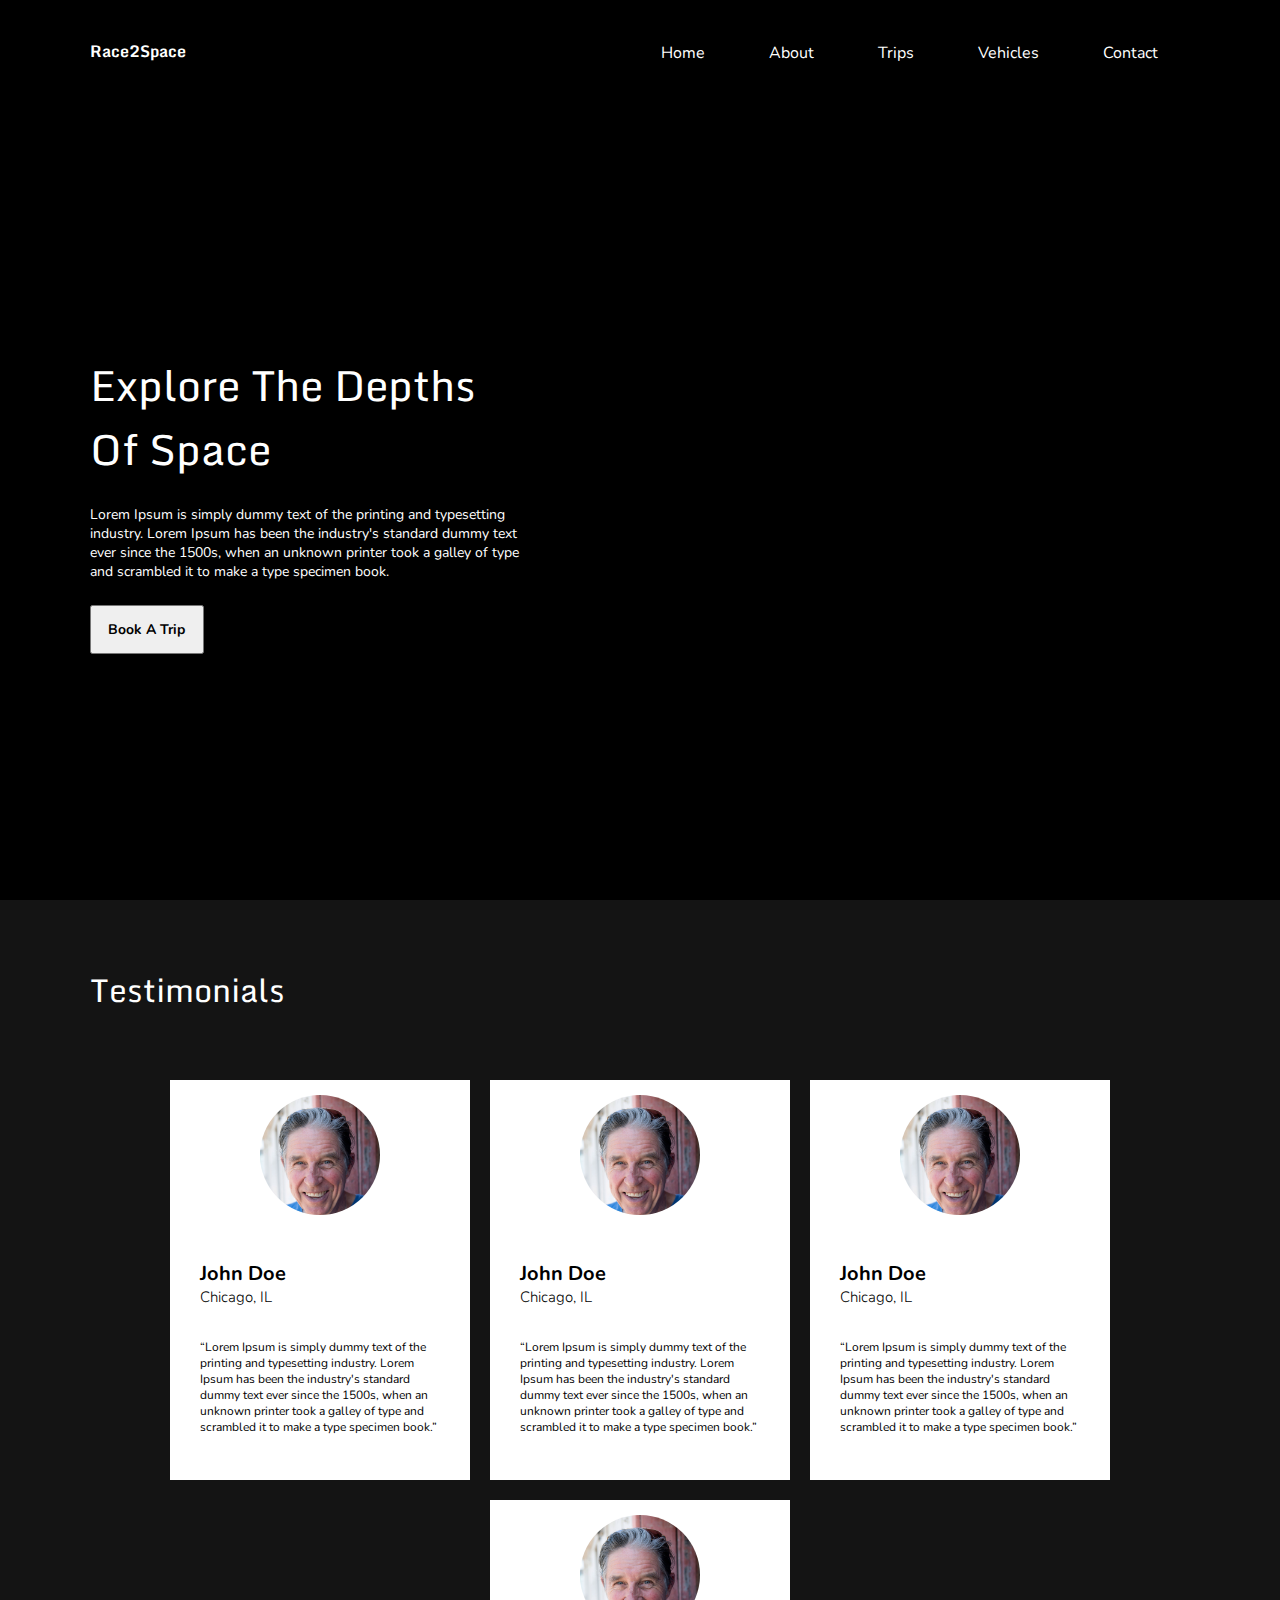
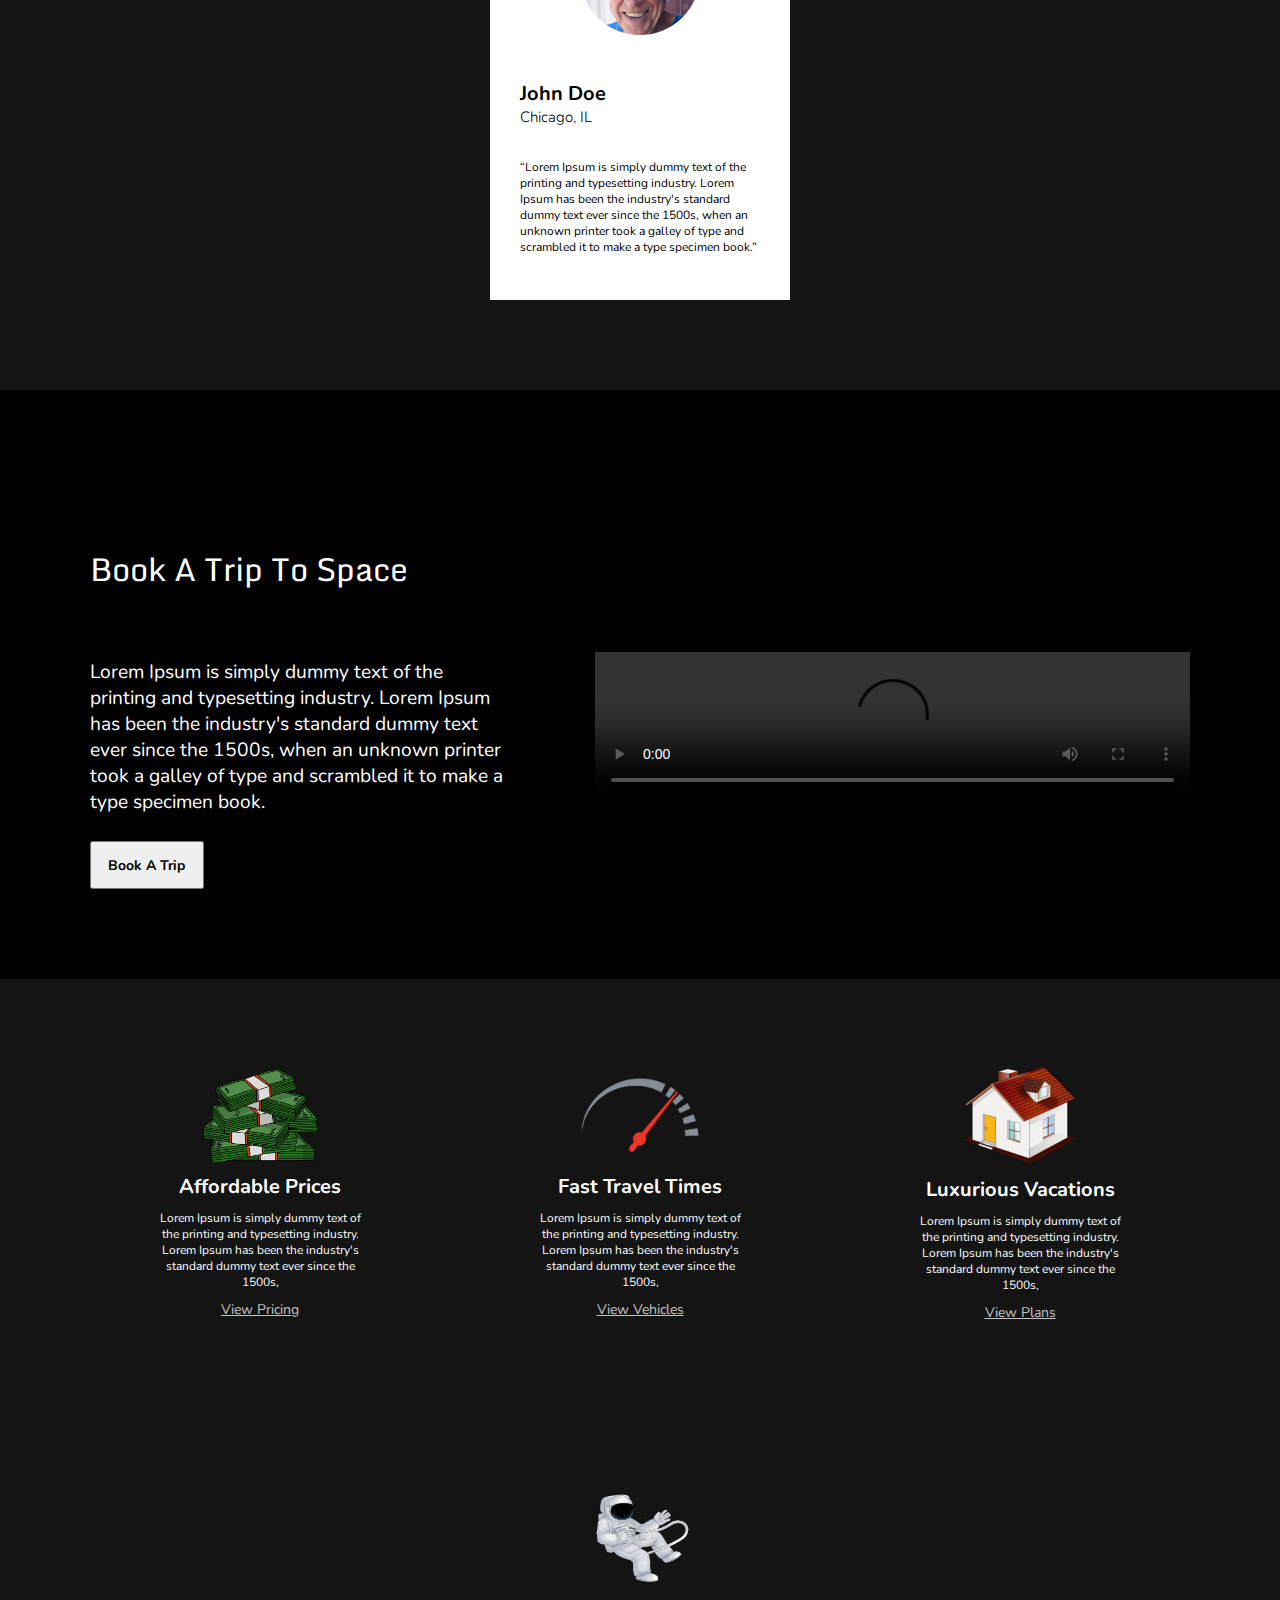
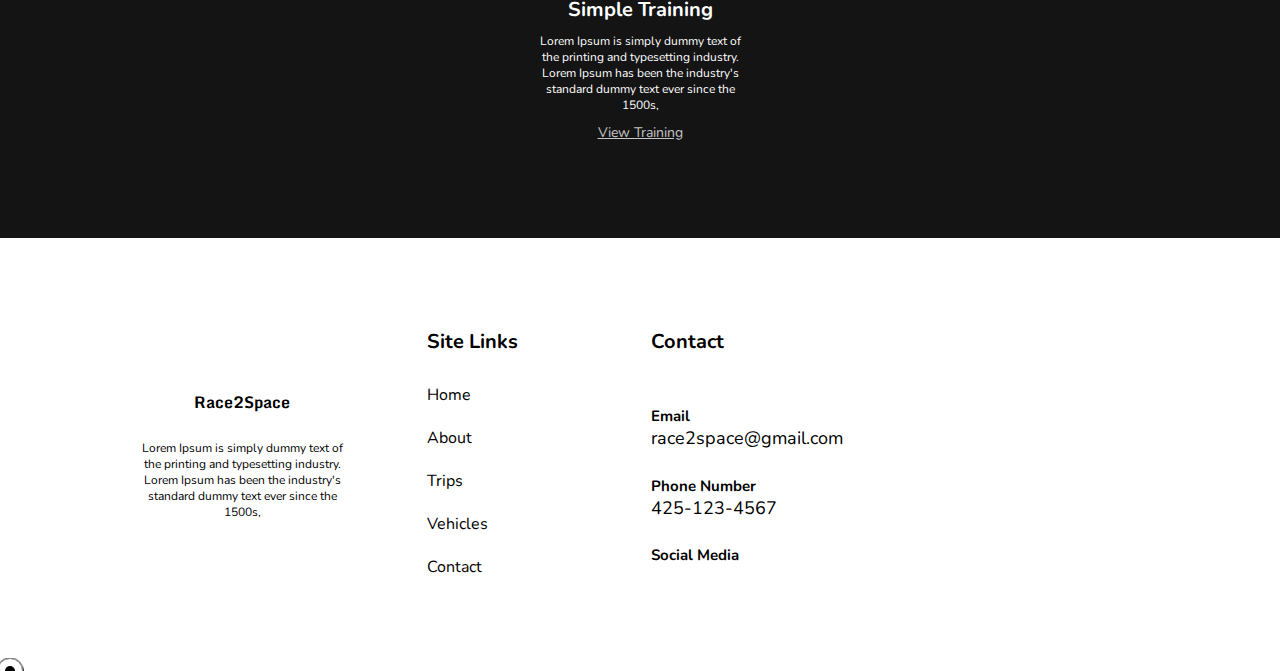
==== index.html @ 51597a95 "Removed vehicles and updated benefits" ====
<!DOCTYPE html>
<html lang="en">
    <head>
        <meta charset="UTF-8">
        <meta http-equiv="X-UA-Compatible" content="IE=edge">
        <meta name="viewport" content="width=device-width, initial-scale=1.0">
        <link rel="stylesheet" href="https://cdnjs.cloudflare.com/ajax/libs/font-awesome/6.2.0/css/all.min.css" integrity="sha512-xh6O/CkQoPOWDdYTDqeRdPCVd1SpvCA9XXcUnZS2FmJNp1coAFzvtCN9BmamE+4aHK8yyUHUSCcJHgXloTyT2A==" crossorigin="anonymous" referrerpolicy="no-referrer" />
        <link rel="stylesheet" href="style.css" type="text/css">
        <title>Race2Space</title>
    </head>
    <body>
        <main class="hero">
            <nav class="nav">
                <div class="logo-container">
                    <a href="/">
                        <i class="fa-solid fa-rocket logo-img"></i>
                        <h2 class="logo-text">Race2Space</h2>
                    </a>
                </div>
                <ul class="nav-link-container">
                    <li class="nav-item"><a href="index.html">Home</a></li>
                    <li class="nav-item"><a href="about.html">About</a></li>
                    <li class="nav-item"><a href="trips.html">Trips</a></li>
                    <li class="nav-item"><a href="blog.html">Vehicles</a></li>
                    <li class="nav-item"><a href="contact.html">Contact</a></li>
                </ul>
                <div class="hamburger">
                    <div class="line"></div>
                    <div class="line"></div>
                    <div class="line"></div>
                </div>
            </nav>
            <div class="hero-main">
                <div class="hero-left">
                    <h1 class="hero-heading">Explore The Depths Of Space</h1>
                    <p class="hero-description">
                        Lorem Ipsum is simply dummy text of the printing and typesetting industry. Lorem Ipsum has been the industry's standard dummy text ever since the 1500s, when an unknown printer took a galley of type and scrambled it to make a type specimen book.
                    </p>
                    <button id="hero-button"><a href="trips.html">Book A Trip</a></button>
                </div>
                <div class="hero-right">
                    
                </div>
            </div>
        </main>
        <section class="testimonials">
            <div class="section-header-container">
                <h2 class="section-header">Testimonials</h2>
            </div>
            <div class="testimonial-card-container">
                <div class="testimonial-card">
                    <div class="user-img-container">
                        <div class="user-img"></div>
                    </div>
                    <div class="user-rating-container">
                        <div class="user-rating-container-top">
                            <h2 class="user-name">John Doe</h2>
                            <h3 class="user-location">Chicago, IL</h3>
                        </div>
                        <div class="user-rating-container-bottom">
                            <p class="user-rating-description">
                                “Lorem Ipsum is simply dummy text of the printing and typesetting industry. Lorem Ipsum has been the industry's standard dummy text ever since the 1500s, when an unknown printer took a galley of type and scrambled it to make a type specimen book.”
                            </p>
                        </div>
                    </div>
                </div>
                <div class="testimonial-card">
                    <div class="user-img-container">
                        <div class="user-img"></div>
                    </div>
                    <div class="user-rating-container">
                        <div class="user-rating-container-top">
                            <h2 class="user-name">John Doe</h2>
                            <h3 class="user-location">Chicago, IL</h3>
                        </div>
                        <div class="user-rating-container-bottom">
                            <p class="user-rating-description">
                                “Lorem Ipsum is simply dummy text of the printing and typesetting industry. Lorem Ipsum has been the industry's standard dummy text ever since the 1500s, when an unknown printer took a galley of type and scrambled it to make a type specimen book.”
                            </p>
                        </div>
                    </div>
                </div>
                <div class="testimonial-card">
                    <div class="user-img-container">
                        <div class="user-img"></div>
                    </div>
                    <div class="user-rating-container">
                        <div class="user-rating-container-top">
                            <h2 class="user-name">John Doe</h2>
                            <h3 class="user-location">Chicago, IL</h3>
                        </div>
                        <div class="user-rating-container-bottom">
                            <p class="user-rating-description">
                                “Lorem Ipsum is simply dummy text of the printing and typesetting industry. Lorem Ipsum has been the industry's standard dummy text ever since the 1500s, when an unknown printer took a galley of type and scrambled it to make a type specimen book.”
                            </p>
                        </div>
                    </div>
                </div>
                <div class="testimonial-card">
                    <div class="user-img-container">
                        <div class="user-img"></div>
                    </div>
                    <div class="user-rating-container">
                        <div class="user-rating-container-top">
                            <h2 class="user-name">John Doe</h2>
                            <h3 class="user-location">Chicago, IL</h3>
                        </div>
                        <div class="user-rating-container-bottom">
                            <p class="user-rating-description">
                                “Lorem Ipsum is simply dummy text of the printing and typesetting industry. Lorem Ipsum has been the industry's standard dummy text ever since the 1500s, when an unknown printer took a galley of type and scrambled it to make a type specimen book.”
                            </p>
                        </div>
                    </div>
                </div>
                <!-- <div class="testimonial-card">
                    <div class="user-img-container">
                        <div class="user-img"></div>
                    </div>
                    <div class="user-rating-container">
                        <div class="user-rating-container-top">
                            <h2 class="user-name">John Doe</h2>
                            <h3 class="user-location">Chicago, IL</h3>
                        </div>
                        <div class="user-rating-container-bottom">
                            <p class="user-rating-description">
                                “Lorem Ipsum is simply dummy text of the printing and typesetting industry. Lorem Ipsum has been the industry's standard dummy text ever since the 1500s, when an unknown printer took a galley of type and scrambled it to make a type specimen book.”
                            </p>
                        </div>
                    </div>
                </div> -->
            </div>
        </section>
        <section class="trips">
            <div class="trips-left">
                <div class="section-header-container">
                    <h2 class="section-header" id="trips-header">Book A Trip To Space</h2>
                </div>
                <div class="trips-left-bottom">
                    <p class="trips-description">Lorem Ipsum is simply dummy text of the printing and typesetting industry. Lorem Ipsum has been the industry's standard dummy text ever since the 1500s, when an unknown printer took a galley of type and scrambled it to make a type specimen book.</p>
                    <button id="hero-button"><a href="trips.html">Book A Trip</a></button>
                </div>
            </div>
            <div class="trips-right">
                <video src="./assets/Race2Space_Promo_Video.mp4" class="promo-video" controls autoplay></video>
            </div>
        </section>
        <section class="benefits">
            <div class="benefits-card">
                <img src="./assets/money-clip-art.png" alt="" class="benefits-card-img">
                <h2 class="benefits-card-header">Affordable Prices</h2>
                <p class="benefits-card-description">Lorem Ipsum is simply dummy text of the printing and typesetting industry. Lorem Ipsum has been the industry's standard dummy text ever since the 1500s, </p>
                <a href="" class="benefits-card-link">View Pricing</a>
            </div>
            <div class="benefits-card">
                <img src="./assets/speedometer.png" alt="" class="benefits-card-img speedometer">
                <h2 class="benefits-card-header">Fast Travel Times</h2>
                <p class="benefits-card-description">Lorem Ipsum is simply dummy text of the printing and typesetting industry. Lorem Ipsum has been the industry's standard dummy text ever since the 1500s, </p>
                <a href="" class="benefits-card-link">View Vehicles</a>
            </div>
            <div class="benefits-card">
                <img src="./assets/house.png" alt="" class="benefits-card-img">
                <h2 class="benefits-card-header">Luxurious Vacations</h2>
                <p class="benefits-card-description">Lorem Ipsum is simply dummy text of the printing and typesetting industry. Lorem Ipsum has been the industry's standard dummy text ever since the 1500s, </p>
                <a href="" class="benefits-card-link">View Plans</a>
            </div>
            <div class="benefits-card">
                <img src="./assets/astronaut.png" alt="" class="benefits-card-img">
                <h2 class="benefits-card-header">Simple Training</h2>
                <p class="benefits-card-description">Lorem Ipsum is simply dummy text of the printing and typesetting industry. Lorem Ipsum has been the industry's standard dummy text ever since the 1500s, </p>
                <a href="" class="benefits-card-link">View Training</a>
            </div>
        </section>
        <footer>
            <div class="description-and-logo">
                <div class="logo-container footer-logo-container">
                    <a href="/">
                        <i class="fa-solid fa-rocket logo-img footer-logo-img"></i>
                        <h2 class="logo-text footer-logo-text">Race2Space</h2>
                    </a>
                </div>
                <p class="footer-description">
                    Lorem Ipsum is simply dummy text of the printing and typesetting industry. Lorem Ipsum has been the industry's standard dummy text ever since the 1500s, 
                </p>
            </div>
            <div class="site-links-section">
                <h2 class="footer-header">Site Links</h2>
                <ul class="site-links">
                    <li class="nav-item"><a href="index.html">Home</a></li>
                    <li class="nav-item"><a href="about.html">About</a></li>
                    <li class="nav-item"><a href="trips.html">Trips</a></li>
                    <li class="nav-item"><a href="blog.html">Vehicles</a></li>
                    <li class="nav-item"><a href="contact.html">Contact</a></li>
                </ul>
            </div>
            <div class="contact-info">
                <h2 class="footer-header">Contact</h2>
                <div class="contact-method">
                    <h3 class="contact-method-heading">Email</h3>
                    <p class="contact-method-description"><a href="">race2space@gmail.com</a></p>
                </div>
                <div class="contact-method">
                    <h3 class="contact-method-heading">Phone Number</h3>
                    <p class="contact-method-description"><a href="">425-123-4567</a></p>
                </div>
                <div class="contact-method">
                    <h3 class="contact-method-heading">Social Media</h3>
                    <div class="social-media-container">
                        <a href=""><i class="fa-brands fa-instagram"></i></a>
                        <a href=""><i class="fa-brands fa-tiktok"></i></a>
                        <a href=""><i class="fa-brands fa-youtube"></i></a>
                        <a href=""><i class="fa-brands fa-square-facebook"></i></a>
                        <a href=""><i class="fa-brands fa-square-twitter"></i></a>
                    </div>
                </div>
            </div>
            <div class="footer-map">
                <iframe
                    width="100%"
                    height="100%"
                    frameborder="0" style="border:0"
                    referrerpolicy="no-referrer-when-downgrade"
                    src="https://www.google.com/maps/embed/v1/place?key=AIzaSyBC4UJkv5-2PbhkRi8SfVWRxBMUucpZniI&q=Eiffel+Tower,Paris+France"
                    allowfullscreen>
                </iframe>
            </div>
        </footer>
        <div class="inner-cursor"></div>
        <div class="outer-cursor"></div>
        <script src="index.js"></script>
    </body>
</html>
---- style.css ----
@import url('https://fonts.googleapis.com/css2?family=Monda:wght@400;700&family=Nunito:ital,wght@0,200;0,300;0,400;0,500;0,600;0,700;0,800;0,900;0,1000;1,200;1,300;1,400;1,500;1,600;1,700;1,800;1,900;1,1000&display=swap');

:root{
    --base: #000000;
    --white: #FFFFFF;
    --base-lighter: #141414;

    --default-spacing: 7vw;

    --accent-font: 'Monda';
    --base-font: 'Nunito';
}

* {
    margin: 0;
    padding: 0;
}

body{
    margin: 0;
    padding: 0;
    box-sizing: border-box;
    border: none;
    overflow-x: hidden;
    background-color: black;
    color: var(--white);
    cursor: none;
}


a{
    text-decoration: none;
    cursor: none;
    color: var(--white);
}

button {
    font-family: var(--base-font);
    font-style: normal;
    font-weight: 700;
    font-size: clamp(14px, 1vw, 1.6rem);
    padding: clamp(10px, 1vw, 1.5rem) clamp(1rem, 1.3vw, 2rem);
}

button > a{
    color: var(--base);
}

nav{
    display: flex;
    justify-content: space-between; 
    padding: 3vw var(--default-spacing);
}

.hero{
    height: 100vh; 
    display: flex;
    flex-direction: column;
    background-image: url("./assets/hero-bg.jpg");
    background-attachment: fixed;
    background-repeat: repeat;
    background-size: 50%;
    background-position: center;
    background-color: rgba(0, 0, 0, 0.55);
    background-blend-mode: multiply;
}

.logo-container > a{
    display: flex;
}

.logo-img{
    font-size: 2rem;
}

.logo-text {
    font-family: var(--accent-font);
    font-style: normal;
    font-weight: 700;
    font-size: clamp(1rem, 1.2vw, 3rem);
}

.hero nav ul{
    display: flex;
    list-style: none;
}

.nav-item{
    padding: 0 2rem;
    font-family: var(--base-font);
    font-style: normal;
    font-weight: 400;
    font-size: clamp(1rem, 1vw, 2rem);
    line-height: 30px;
}

.nav-item > a{
    color: var(--white);
}

.hamburger {
    display: none;
}

.hero-main{
    margin: 0 var(--default-spacing);
    display: flex;
    height: 100%;
}

.hero-left{
    display: flex;
    flex-direction: column;
    justify-content: center;
    align-items: flex-start;
    width: 40%;
    /* height: 100%; */
}

.hero-heading{
    font-family: var(--accent-font);
    font-style: normal;
    font-weight: 400;
    font-size: clamp(2rem, 3.3vw, 5rem);
    line-height: 4rem;
    color: var(--white); 

}

.hero-description{
    font-family: var(--base-font);
    font-style: normal;
    font-weight: 400;
    font-size: clamp(14px, 1vw, 1.5rem);
    color: var(--white);
    padding: 1.5rem 0;
}


.inner-cursor{
    position: fixed;
    left: 10px;
    width: 10px; 
    height: 10px; 
    transform: translate(-50%, -50%);
    background-color: var(--white);
    mix-blend-mode: difference;
    border-radius: 50%;
    pointer-events: none;
    transition: width 0.5s, height 0.5s;
}

.inner-cursor.grow{
    width: 25px;
    height: 25px;
    transition: width 0.5s, height 0.5s;
}

.outer-cursor{
    position: fixed;
    left: 10px;
    width: 25px;
    height: 25px;
    transform: translate(-50%, -50%);
    border: 1px solid var(--white);
    mix-blend-mode: difference;
    border-radius: 50%;
    pointer-events: none;
}

.testimonials {
    background-color: var(--base-lighter);
    height: fit-content;
}

.section-header-container{
    height: 20vh;
    width: 100%;
    display: flex;
    align-items: center;
    justify-content: flex-start;
    padding-left: var(--default-spacing);
}

.section-header{
    font-weight: normal;
    font-family: var(--accent-font);
    font-size: clamp(1.5rem, 2.5vw, 4rem);
    color: var(--white);
}

.testimonial-card-container{
    display: flex;
    align-items: center;
    justify-content: center;
    flex-wrap: wrap;
    padding: 0 var(--default-spacing);
    padding-bottom: var(--default-spacing);
    gap: 20px;
}

.testimonial-card{
    width: 300px;
    height: 400px;
    background-color: var(--white);
}

.user-img-container{
    display: flex;
    justify-content: center;
    width: 100%;
    height: 30%;
    padding: 5% 0;
}

.user-img{
    width: 40%;
    border-radius: 50%;
    background: url("./assets/john_doe.jpg");
    background-size: cover;
}

.user-rating-container{
    display: flex;
    flex-direction: column;
    padding: 10%;
    gap: 2rem;
}

.user-rating-container-top{
    display: flex;
    flex-direction: column;
    justify-content: flex-start;
    color: var(--base);
    font-family: var(--base-font);
}

.user-name{
    font-family: 'Nunito';
    font-style: normal;
    font-weight: 700;
    font-size: 20px;
}

.user-location{
    font-family: 'Nunito';
    font-style: normal;
    font-weight: 300;
    font-size: 15px;
}

.user-rating-description{
    font-family: 'Nunito';
    font-style: normal;
    font-weight: 400;
    font-size: 12px;
    line-height: 16px;
    color: var(--base);
}

.trips{
    height: fit-content;
    display: flex;
    justify-content: center;
    align-items: center;
    padding: var(--default-spacing) 0px;
}

.trips-right{
    width: 50vw;
    padding-right: var(--default-spacing);
}

.promo-video{
    width: 100%;
    padding-top: var(--default-spacing);
    min-width: 300px;
}

.trips-left{
    width: 50vw;
    height: 100%;
    display: flex;
    flex-direction: column;
}

.trips-left-bottom{
    display: flex;
    flex-direction: column;
    align-items: baseline;
    justify-content: center;
    padding: 0 var(--default-spacing);
}

.trips-description{
    font-family: 'Nunito';
    font-style: normal;
    font-weight: 400;
    font-size: clamp(0.8rem, 1.5vw, 2rem);
    padding-bottom: 2vw;
}

.benefits{
    height: fit-content;
    display: flex;
    flex-wrap: wrap;
    align-items: center;
    justify-content: center;
    padding: var(--default-spacing);
    background-color: var(--base-lighter);
    gap: 10rem;
}

.benefits-card{
    text-align: center;
    display: flex;
    flex-direction: column;
    align-items: center;
    justify-content: center;
    width: 220px;
    height: 260px;
}

.benefits-card-img{
    width: 115px;
    height: 100px;
}

.speedometer{
    width: 150px;
}

.benefits-card-header{
    font-family: 'Nunito';
    font-style: normal;
    font-weight: 700;
    font-size: 20px;
    color: var(--white);
    padding: 10px 0;
}

.benefits-card-description{
    font-family: 'Nunito';
    font-style: normal;
    font-weight: 400;
    font-size: 12px;
    color: var(--white);
}

.benefits-card-link{
    font-family: 'Nunito';
    font-style: normal;
    font-weight: 400;
    font-size: 14px;
    padding: 10px 0;
    color: rgba(255, 255, 255, 0.753);
    text-decoration: underline;
}


footer{
    padding: var(--default-spacing);
    background: var(--white);
    display: flex;
    height: fit-content;
}


.description-and-logo{
    display: flex;
    flex-direction: column;
    align-items: center;
    justify-content: center;
    color: var(--base);
    width: 25%;
    padding: 0 2rem;
}

.footer-logo-img{
    color: var(--base);
}

.footer-logo-text{
    color: var(--base);
}

.footer-description{
    font-family: 'Nunito';
    font-style: normal;
    font-weight: 400;
    font-size: 12px;
    line-height: 16px;
    text-align: center;
    width: 30ch;
    padding-top: 2vw;
}

.site-links-section{
    width: 20%;
    padding: 0 2rem;
}

.footer-header{
    font-family: 'Nunito';
    font-style: normal;
    font-weight: 700;
    font-size: 20px;
    color: var(--base);
    padding-bottom: 2vw;
}

.site-links{
    display: flex;
    flex-direction: column;
    list-style: none;
    gap: 1vw;
}

.site-links > .nav-item{
    padding: 0;
}

.site-links > .nav-item > a{
    color: var(--base);
}

.contact-info{
    width: 30%;
}

.contact-method{
    padding-top: 2vw;
    display: flex;
    flex-direction: column;
}

.contact-method-heading{
    font-family: 'Nunito';
    font-style: normal;
    font-weight: 700;
    font-size: 15px;
    color: var(--base);
} 

.contact-method-description > a{
    font-family: 'Nunito';
    font-style: normal;
    font-weight: 400;
    font-size: 18px;
    color: var(--base);
}

.social-media-container{
    display: flex;
    gap: 0.5rem;
}

.social-media-container > a > i{
    color: var(--base);
    font-size: 30px;
}

.footer-map{
    width: 25%;
}

.footer-map > iframe{
    min-width: 250px;
}

@media only screen and (max-width: 1100px){
    .hero-main{
        flex-direction: column;
    }

    .hero-left{
        height: 40%;
        width: 100%;
    }

    .hamburger {
        display: block;
    }

    .line {
        width: 30px;
        height: 3px;
        background: var(--white);
        margin: 6px 0;
    }

    .nav-link-container{
        position: absolute;
        top: 10%;
        right: -100%;
        width: 50%;
        height: 90vh;
        background: var(--base);
        display: flex;
        flex-direction: column;
        align-items: center;
        justify-content: flex-start;
        gap: 3rem;
        transition: all 1s ease;
    }
    .nav-item:first-of-type{
        padding-top: 10vw;
    }
    .nav-item{
        display: block;
    }

    .active{
        right: 0%;
    }

    .section-header-container{
        justify-content: center;
        padding: 0;
    }

    .trips{
        flex-direction: column;
    }

    .trips-right{
        padding-right: 0;
    }
    
    .trips-description{
        text-align: center;
    }

    .trips-left-bottom{
        justify-content: center;
        align-items: center;
    }

    .trips-left{
        width: 100%;
    }

    .trips-right{
        width: 100%;
    }

    footer{
        flex-direction: column;
        align-items: center;
        justify-content: center;
    }


    .site-links > .nav-item:first-of-type{
        padding-top: 0;
    }

    .site-links-section{
        min-width: 275px;
        display: flex;
        flex-direction: column;
        align-items: center;
        justify-content: center;
        padding: var(--default-spacing) 0;
        text-align: center;
    }

    .footer-header{
        text-align: center;
    }

    .contact-info{
        min-width: 275px;
        display: flex;
        flex-direction: column;
        align-items: center;
        justify-content: center;
        padding-bottom: var(--default-spacing);
    }

    .contact-method{
        display: flex;
        flex-direction: column;
        align-items: center;
        justify-content: center;
        text-align: center;
    }

    .footer-map{
        min-width: 275px;
    } 
}

@media only screen and (max-width: 510px){
    .hero-heading{
        line-height: 2rem; 
    }
}
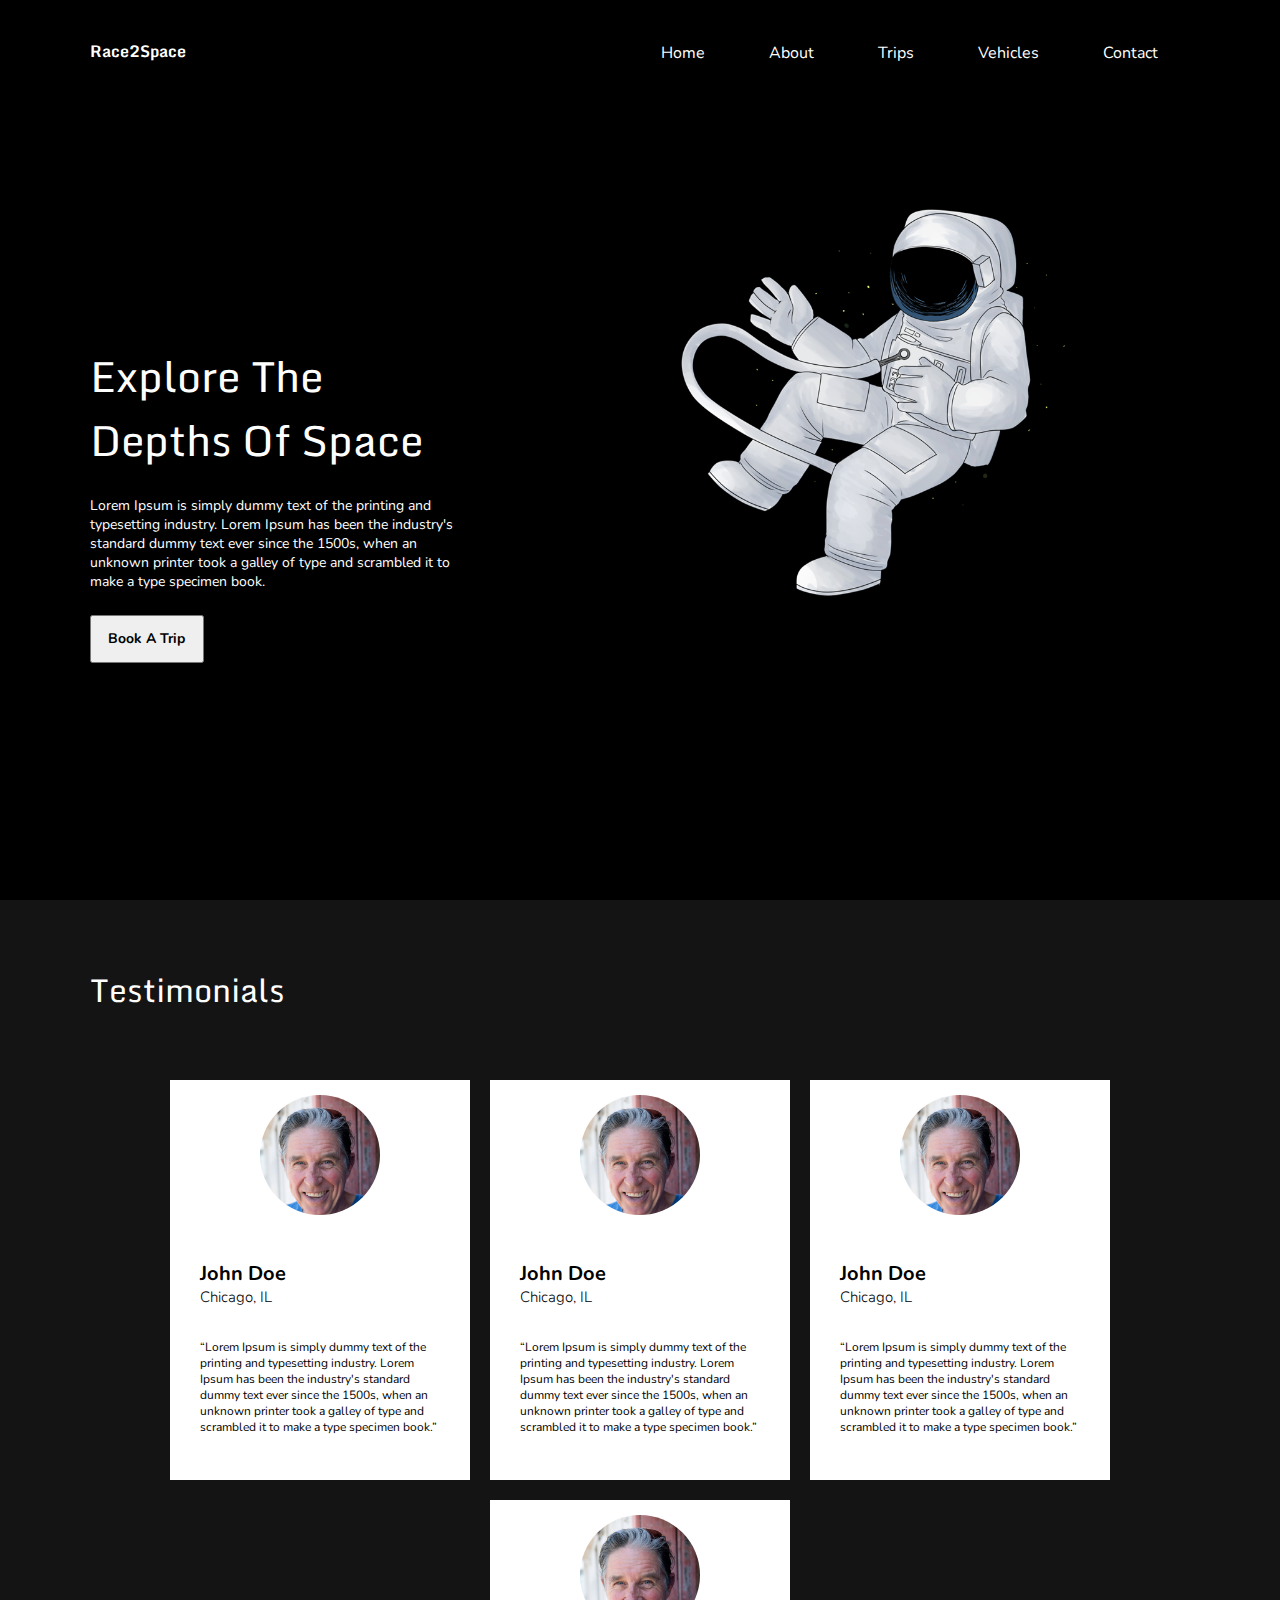
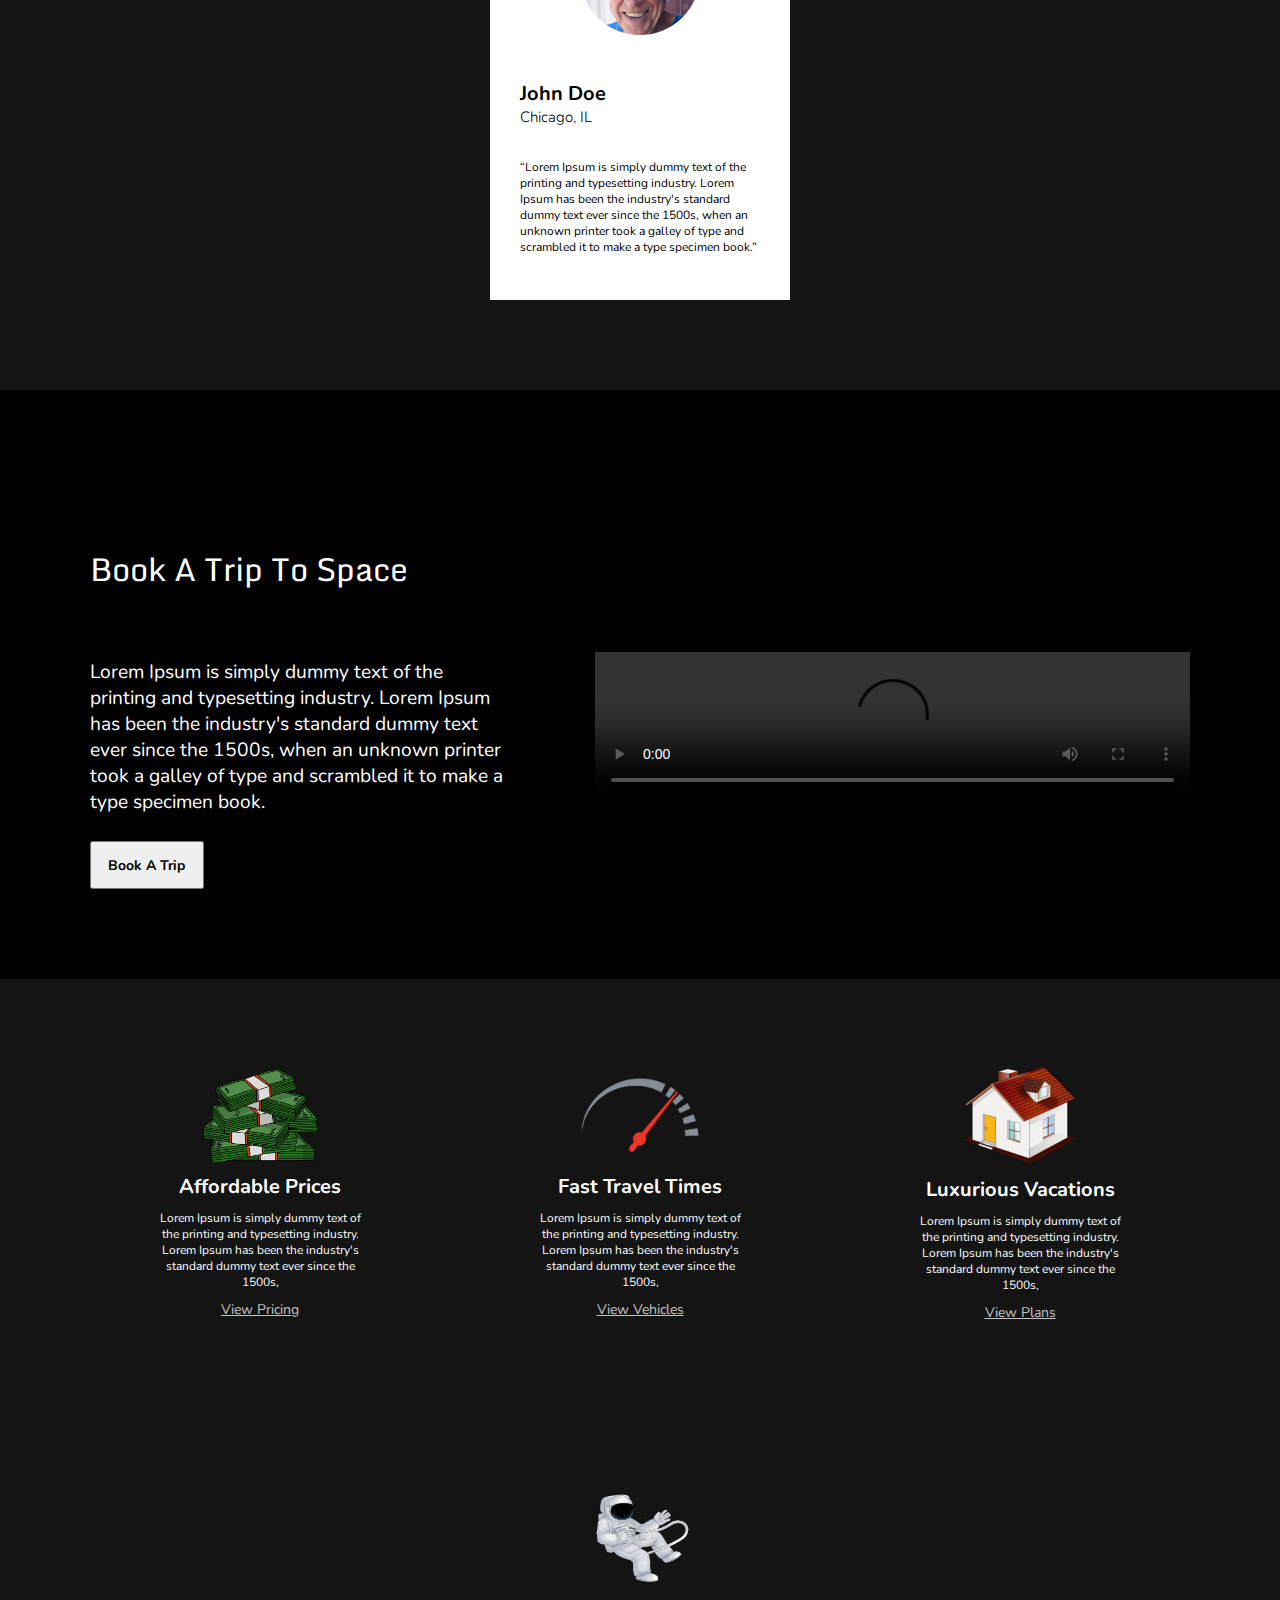
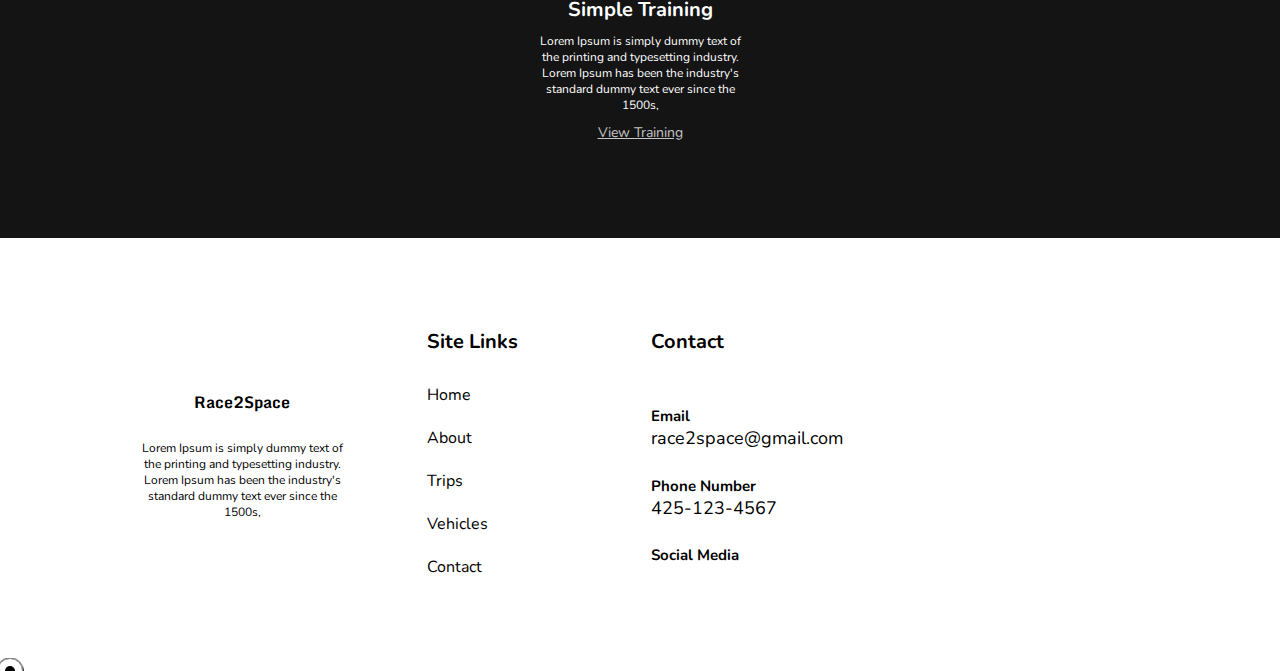
==== commit 738b7f00: "added hero right section" ====
--- a/index.html
+++ b/index.html
@@ -39,7 +39,7 @@
                     <button id="hero-button"><a href="trips.html">Book A Trip</a></button>
                 </div>
                 <div class="hero-right">
-                    
+                    <img src="./assets/astronaut.png" alt="">
                 </div>
             </div>
         </main>
--- a/style.css
+++ b/style.css
@@ -63,6 +63,7 @@
     background-position: center;
     background-color: rgba(0, 0, 0, 0.55);
     background-blend-mode: multiply;
+    overflow-x: hidden;
 }
 
 .logo-container > a{
@@ -136,6 +137,16 @@
     padding: 1.5rem 0;
 }
 
+.hero-right{
+    width: 60%;
+    padding-left: 15vw;
+    padding-top: 5vw;
+}
+
+.hero-right > img{
+    width: 80%;
+    transform: scaleX(-1); 
+}
 
 .inner-cursor{
     position: fixed;
@@ -595,4 +606,13 @@
     .hero-heading{
         line-height: 2rem; 
     }
+    .inner-cursor{
+        display: none;
+    }
+    .outer-cursor{
+        display: none;
+    }
+    body{
+        cursor: default;
+    }
 }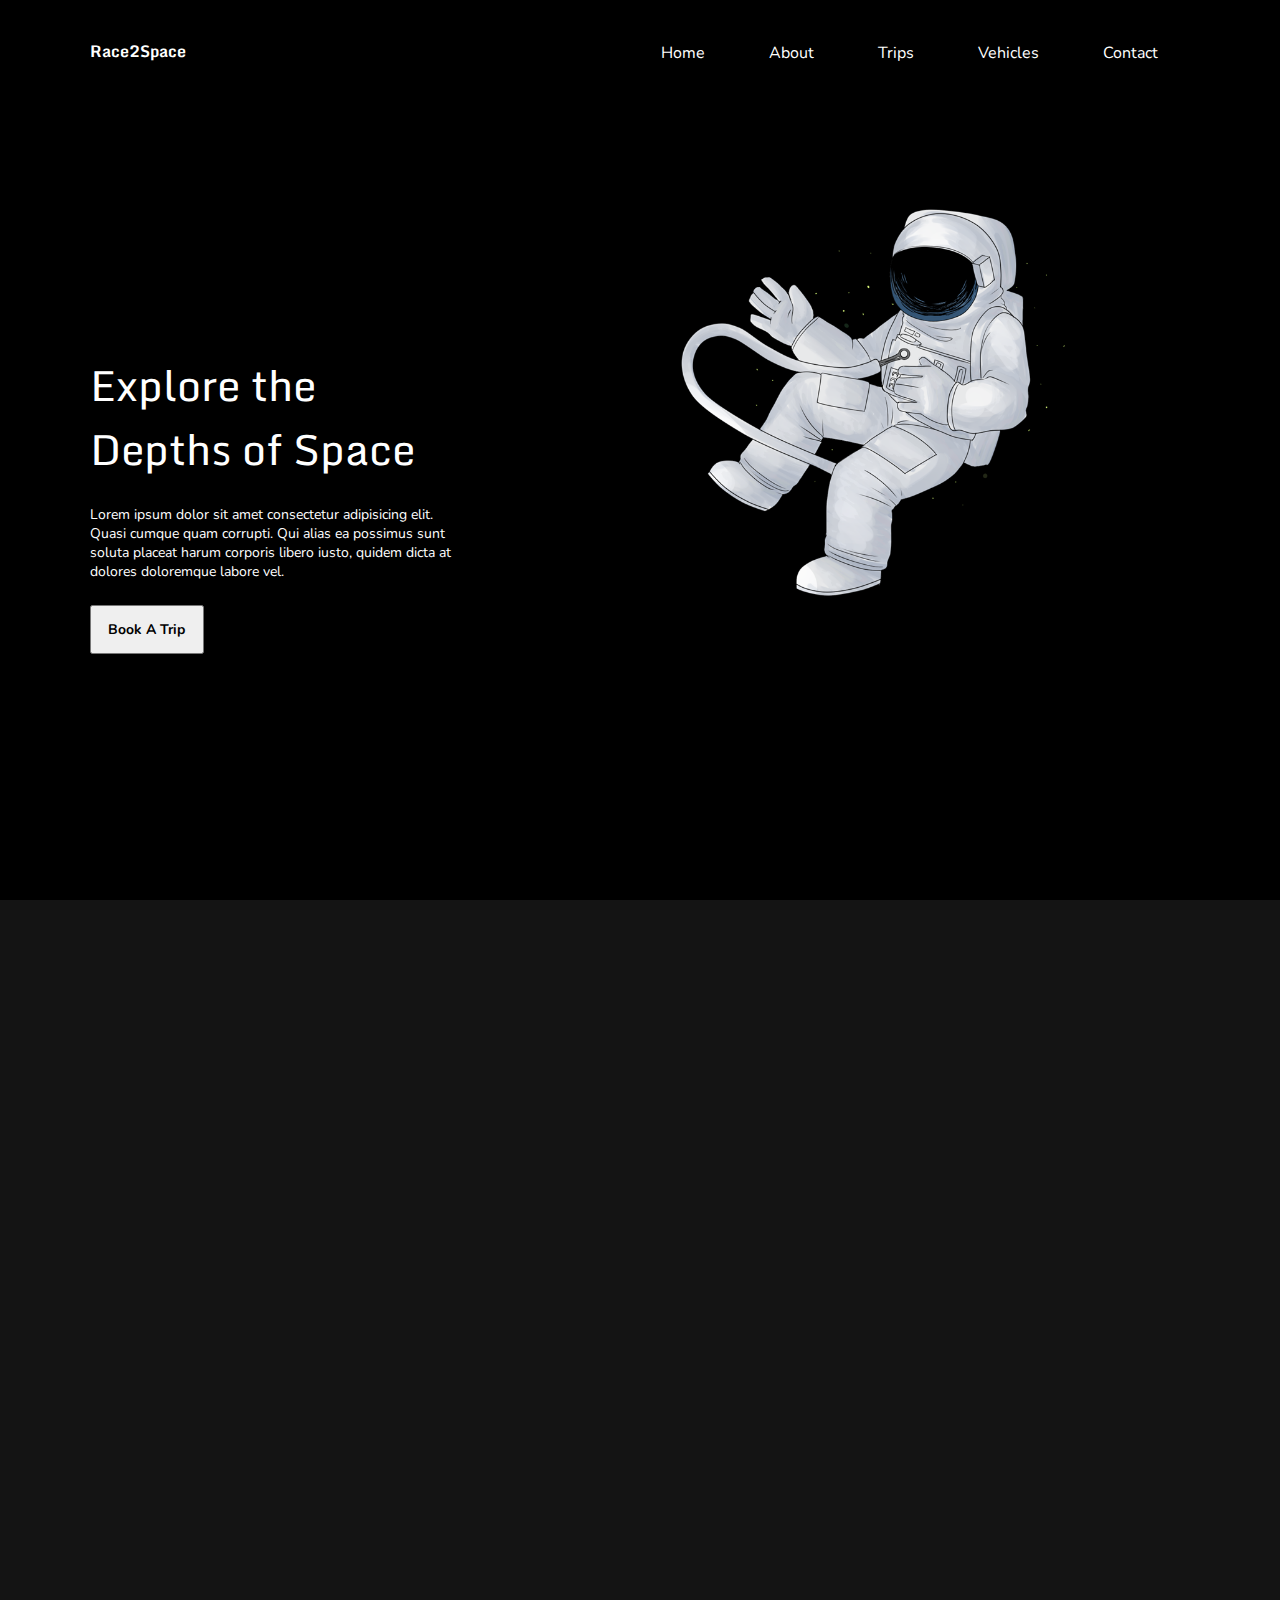
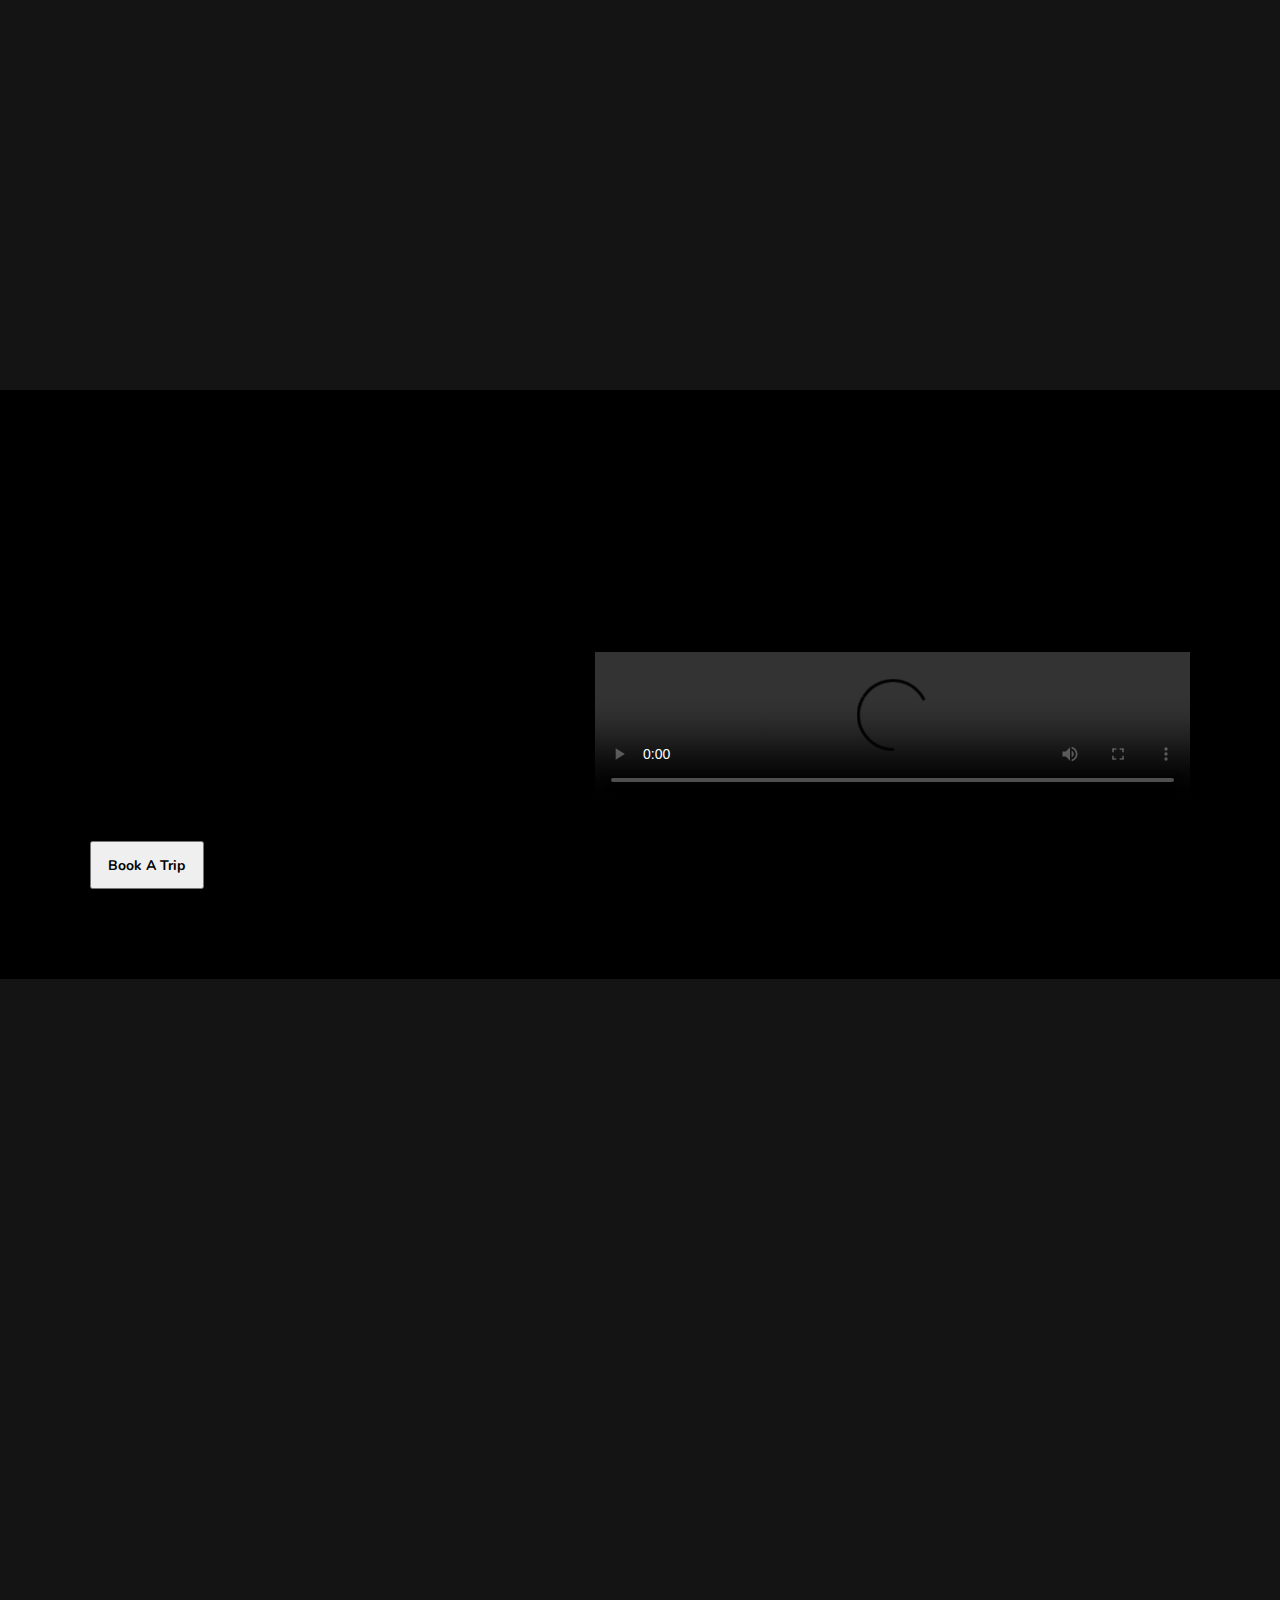
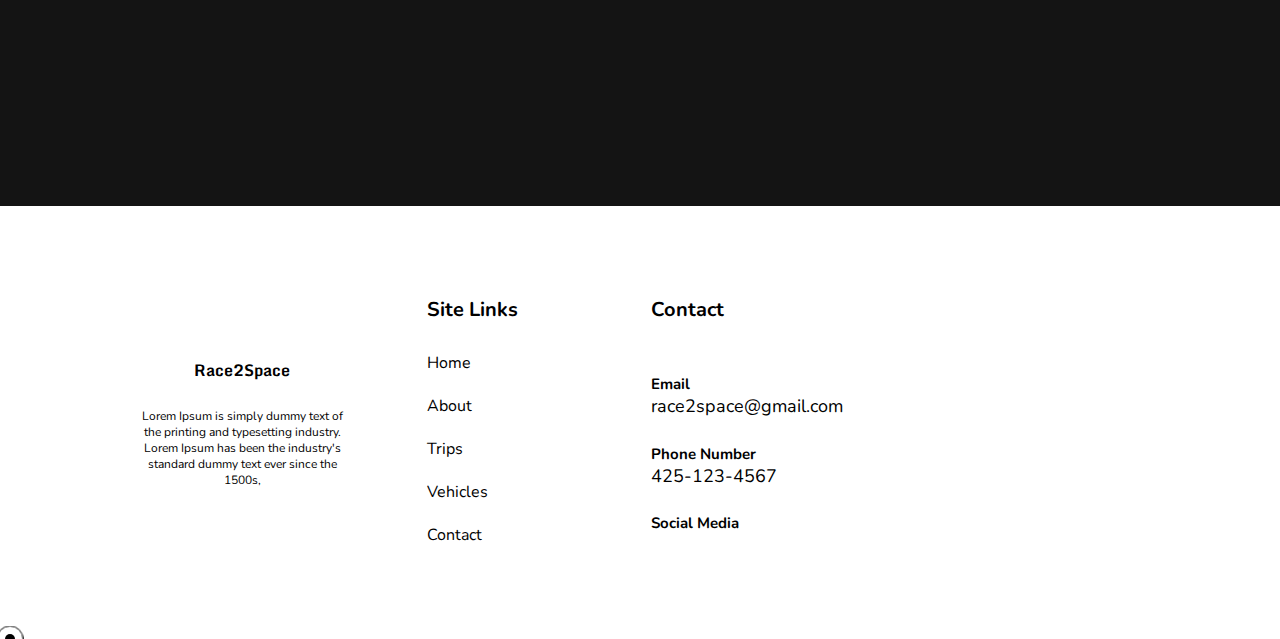
==== commit 11125add: "added animations" ====
--- a/index.html
+++ b/index.html
@@ -32,9 +32,9 @@
             </nav>
             <div class="hero-main">
                 <div class="hero-left">
-                    <h1 class="hero-heading">Explore The Depths Of Space</h1>
+                    <h1 class="hero-heading">Explore the Depths of Space</h1>
                     <p class="hero-description">
-                        Lorem Ipsum is simply dummy text of the printing and typesetting industry. Lorem Ipsum has been the industry's standard dummy text ever since the 1500s, when an unknown printer took a galley of type and scrambled it to make a type specimen book.
+                        Lorem ipsum dolor sit amet consectetur adipisicing elit. Quasi cumque quam corrupti. Qui alias ea possimus sunt soluta placeat harum corporis libero iusto, quidem dicta at dolores doloremque labore vel.
                     </p>
                     <button id="hero-button"><a href="trips.html">Book A Trip</a></button>
                 </div>
@@ -45,16 +45,48 @@
         </main>
         <section class="testimonials">
             <div class="section-header-container">
-                <h2 class="section-header">Testimonials</h2>
+                <h2 class="section-header hidden">Testimonials</h2>
             </div>
             <div class="testimonial-card-container">
-                <div class="testimonial-card">
-                    <div class="user-img-container">
-                        <div class="user-img"></div>
-                    </div>
-                    <div class="user-rating-container">
-                        <div class="user-rating-container-top">
-                            <h2 class="user-name">John Doe</h2>
+                <div class="testimonial-card hidden">
+                    <div class="user-img-container">
+                        <div class="user-img"></div>
+                    </div>
+                    <div class="user-rating-container">
+                        <div class="user-rating-container-top">
+                            <h2 class="user-name">Ankit Panja</h2>
+                            <h3 class="user-location">The Hood, WA</h3>
+                        </div>
+                        <div class="user-rating-container-bottom">
+                            <p class="user-rating-description">
+                                Be fast or be last
+                            </p>
+                        </div>
+                    </div>
+                </div>
+                <div class="testimonial-card hidden">
+                    <div class="user-img-container">
+                        <div class="user-img"></div>
+                    </div>
+                    <div class="user-rating-container">
+                        <div class="user-rating-container-top">
+                            <h2 class="user-name">Prasanna Patil</h2>
+                            <h3 class="user-location">Bothell, WA</h3>
+                        </div>
+                        <div class="user-rating-container-bottom">
+                            <p class="user-rating-description">
+                                "I had a really great time with the Race2Space premium tour. The trip was really smooth and it was a new experience. A fun place to bring my kids next time! The whole experience was luxurious and didnt lack anything, it was more than I could've asked for."
+                            </p>
+                        </div>
+                    </div>
+                </div>
+                <div class="testimonial-card hidden">
+                    <div class="user-img-container">
+                        <div class="user-img"></div>
+                    </div>
+                    <div class="user-rating-container">
+                        <div class="user-rating-container-top">
+                            <h2 class="user-name">Saakshith Chikoti</h2>
                             <h3 class="user-location">Chicago, IL</h3>
                         </div>
                         <div class="user-rating-container-bottom">
@@ -64,13 +96,13 @@
                         </div>
                     </div>
                 </div>
-                <div class="testimonial-card">
-                    <div class="user-img-container">
-                        <div class="user-img"></div>
-                    </div>
-                    <div class="user-rating-container">
-                        <div class="user-rating-container-top">
-                            <h2 class="user-name">John Doe</h2>
+                <div class="testimonial-card hidden">
+                    <div class="user-img-container">
+                        <div class="user-img"></div>
+                    </div>
+                    <div class="user-rating-container">
+                        <div class="user-rating-container-top">
+                            <h2 class="user-name">Sathvik Kotapati</h2>
                             <h3 class="user-location">Chicago, IL</h3>
                         </div>
                         <div class="user-rating-container-bottom">
@@ -80,90 +112,42 @@
                         </div>
                     </div>
                 </div>
-                <div class="testimonial-card">
-                    <div class="user-img-container">
-                        <div class="user-img"></div>
-                    </div>
-                    <div class="user-rating-container">
-                        <div class="user-rating-container-top">
-                            <h2 class="user-name">John Doe</h2>
-                            <h3 class="user-location">Chicago, IL</h3>
-                        </div>
-                        <div class="user-rating-container-bottom">
-                            <p class="user-rating-description">
-                                “Lorem Ipsum is simply dummy text of the printing and typesetting industry. Lorem Ipsum has been the industry's standard dummy text ever since the 1500s, when an unknown printer took a galley of type and scrambled it to make a type specimen book.”
-                            </p>
-                        </div>
-                    </div>
-                </div>
-                <div class="testimonial-card">
-                    <div class="user-img-container">
-                        <div class="user-img"></div>
-                    </div>
-                    <div class="user-rating-container">
-                        <div class="user-rating-container-top">
-                            <h2 class="user-name">John Doe</h2>
-                            <h3 class="user-location">Chicago, IL</h3>
-                        </div>
-                        <div class="user-rating-container-bottom">
-                            <p class="user-rating-description">
-                                “Lorem Ipsum is simply dummy text of the printing and typesetting industry. Lorem Ipsum has been the industry's standard dummy text ever since the 1500s, when an unknown printer took a galley of type and scrambled it to make a type specimen book.”
-                            </p>
-                        </div>
-                    </div>
-                </div>
-                <!-- <div class="testimonial-card">
-                    <div class="user-img-container">
-                        <div class="user-img"></div>
-                    </div>
-                    <div class="user-rating-container">
-                        <div class="user-rating-container-top">
-                            <h2 class="user-name">John Doe</h2>
-                            <h3 class="user-location">Chicago, IL</h3>
-                        </div>
-                        <div class="user-rating-container-bottom">
-                            <p class="user-rating-description">
-                                “Lorem Ipsum is simply dummy text of the printing and typesetting industry. Lorem Ipsum has been the industry's standard dummy text ever since the 1500s, when an unknown printer took a galley of type and scrambled it to make a type specimen book.”
-                            </p>
-                        </div>
-                    </div>
-                </div> -->
             </div>
         </section>
         <section class="trips">
             <div class="trips-left">
                 <div class="section-header-container">
-                    <h2 class="section-header" id="trips-header">Book A Trip To Space</h2>
+                    <h2 class="section-header hidden" id="trips-header">Book A Trip To Space</h2>
                 </div>
                 <div class="trips-left-bottom">
-                    <p class="trips-description">Lorem Ipsum is simply dummy text of the printing and typesetting industry. Lorem Ipsum has been the industry's standard dummy text ever since the 1500s, when an unknown printer took a galley of type and scrambled it to make a type specimen book.</p>
-                    <button id="hero-button"><a href="trips.html">Book A Trip</a></button>
+                    <p class="trips-description hidden">Lorem Ipsum is simply dummy text of the printing and typesetting industry. Lorem Ipsum has been the industry's standard dummy text ever since the 1500s, when an unknown printer took a galley of type and scrambled it to make a type specimen book.</p>
+                    <button id="hero-button hidden"><a href="trips.html">Book A Trip</a></button>
                 </div>
             </div>
             <div class="trips-right">
-                <video src="./assets/Race2Space_Promo_Video.mp4" class="promo-video" controls autoplay></video>
+                <video src="./assets/Race2Space_Promo_Video.mp4" class="promo-video" controls></video>
             </div>
         </section>
         <section class="benefits">
-            <div class="benefits-card">
+            <div class="benefits-card hidden">
                 <img src="./assets/money-clip-art.png" alt="" class="benefits-card-img">
                 <h2 class="benefits-card-header">Affordable Prices</h2>
-                <p class="benefits-card-description">Lorem Ipsum is simply dummy text of the printing and typesetting industry. Lorem Ipsum has been the industry's standard dummy text ever since the 1500s, </p>
+                <p class="benefits-card-description">Go to the places of your dreams for very reasonable prices.</p>
                 <a href="" class="benefits-card-link">View Pricing</a>
             </div>
-            <div class="benefits-card">
+            <div class="benefits-card hidden">
                 <img src="./assets/speedometer.png" alt="" class="benefits-card-img speedometer">
                 <h2 class="benefits-card-header">Fast Travel Times</h2>
                 <p class="benefits-card-description">Lorem Ipsum is simply dummy text of the printing and typesetting industry. Lorem Ipsum has been the industry's standard dummy text ever since the 1500s, </p>
                 <a href="" class="benefits-card-link">View Vehicles</a>
             </div>
-            <div class="benefits-card">
+            <div class="benefits-card hidden">
                 <img src="./assets/house.png" alt="" class="benefits-card-img">
                 <h2 class="benefits-card-header">Luxurious Vacations</h2>
                 <p class="benefits-card-description">Lorem Ipsum is simply dummy text of the printing and typesetting industry. Lorem Ipsum has been the industry's standard dummy text ever since the 1500s, </p>
                 <a href="" class="benefits-card-link">View Plans</a>
             </div>
-            <div class="benefits-card">
+            <div class="benefits-card hidden">
                 <img src="./assets/astronaut.png" alt="" class="benefits-card-img">
                 <h2 class="benefits-card-header">Simple Training</h2>
                 <p class="benefits-card-description">Lorem Ipsum is simply dummy text of the printing and typesetting industry. Lorem Ipsum has been the industry's standard dummy text ever since the 1500s, </p>
--- a/style.css
+++ b/style.css
@@ -40,6 +40,7 @@
     font-weight: 700;
     font-size: clamp(14px, 1vw, 1.6rem);
     padding: clamp(10px, 1vw, 1.5rem) clamp(1rem, 1.3vw, 2rem);
+    animation: left-to-right 1s ease-in-out;
 }
 
 button > a{
@@ -50,6 +51,7 @@
     display: flex;
     justify-content: space-between; 
     padding: 3vw var(--default-spacing);
+    animation: top-to-bottom 1s ease-in-out;
 }
 
 .hero{
@@ -114,7 +116,7 @@
     flex-direction: column;
     justify-content: center;
     align-items: flex-start;
-    width: 40%;
+    width: 40vw;
     /* height: 100%; */
 }
 
@@ -125,7 +127,7 @@
     font-size: clamp(2rem, 3.3vw, 5rem);
     line-height: 4rem;
     color: var(--white); 
-
+    animation: left-to-right 1s ease-in-out;
 }
 
 .hero-description{
@@ -135,10 +137,11 @@
     font-size: clamp(14px, 1vw, 1.5rem);
     color: var(--white);
     padding: 1.5rem 0;
+    animation: left-to-right 1s ease-in-out;
 }
 
 .hero-right{
-    width: 60%;
+    width: 60vw;
     padding-left: 15vw;
     padding-top: 5vw;
 }
@@ -146,6 +149,43 @@
 .hero-right > img{
     width: 80%;
     transform: scaleX(-1); 
+    animation: right-to-left 1s ease-in-out;
+}
+
+@keyframes right-to-left {
+    0%{
+        transform: translateX(100%);
+        opacity: 0
+    }
+
+    100%{
+        transform: translateX(0%);
+        opacity: 1;
+    }
+}
+
+@keyframes top-to-bottom{
+    0%{
+        transform: translateY(-100%);
+        opacity: 0;
+    }
+
+    100%{
+        transform: translateY(0%);
+        opacity: 1;
+    }
+}
+
+@keyframes left-to-right{
+    0%{
+        transform: translateX(-100%);
+        opacity: 0;
+    }
+
+    100%{
+        transform: translateX(0%);
+        opacity: 1;
+    }
 }
 
 .inner-cursor{
@@ -319,7 +359,7 @@
     justify-content: center;
     padding: var(--default-spacing);
     background-color: var(--base-lighter);
-    gap: 10rem;
+    gap: 8rem;
 }
 
 .benefits-card{
@@ -480,6 +520,10 @@
 }
 
 @media only screen and (max-width: 1100px){
+    body{
+        overflow-x: hidden;
+    }
+    
     .hero-main{
         flex-direction: column;
     }
@@ -513,6 +557,7 @@
         justify-content: flex-start;
         gap: 3rem;
         transition: all 1s ease;
+        z-index: 1000;
     }
     .nav-item:first-of-type{
         padding-top: 10vw;
@@ -615,4 +660,60 @@
     body{
         cursor: default;
     }
+
+    .hero-right{
+        padding: 0;
+    }
+
+    .hero-right > img{
+        width: 90vw;
+        height: 100%;
+    }
+}
+
+.hidden{
+    opacity: 0;
+    filter: blur(5px);
+    transform: translateX(-100%);
+    transition: all 1s;
+}
+
+.show{
+    opacity: 1;
+    filter: blur(0);
+    transform: translateX(0);
+}
+
+.testimonial-card:nth-child(2){
+    transition-delay: 200ms;
+}
+
+.testimonial-card:nth-child(3){
+    transition-delay: 400ms;
+}
+
+.testimonial-card:nth-child(4){
+    transition-delay: 600ms;
+}
+
+.benefits-card:nth-child(2){
+    transition-delay: 200ms;
+}
+
+.benefits-card:nth-child(3){
+    transition-delay: 400ms;
+}
+
+.benefits-card:nth-child(4){
+    transition-delay: 600ms;
+}
+
+.hero-button .hidden{
+    transition-delay: 200ms;
+}
+
+@media (prefers-reduced-motion){
+    .hidden{
+        transition: none;
+    }
 }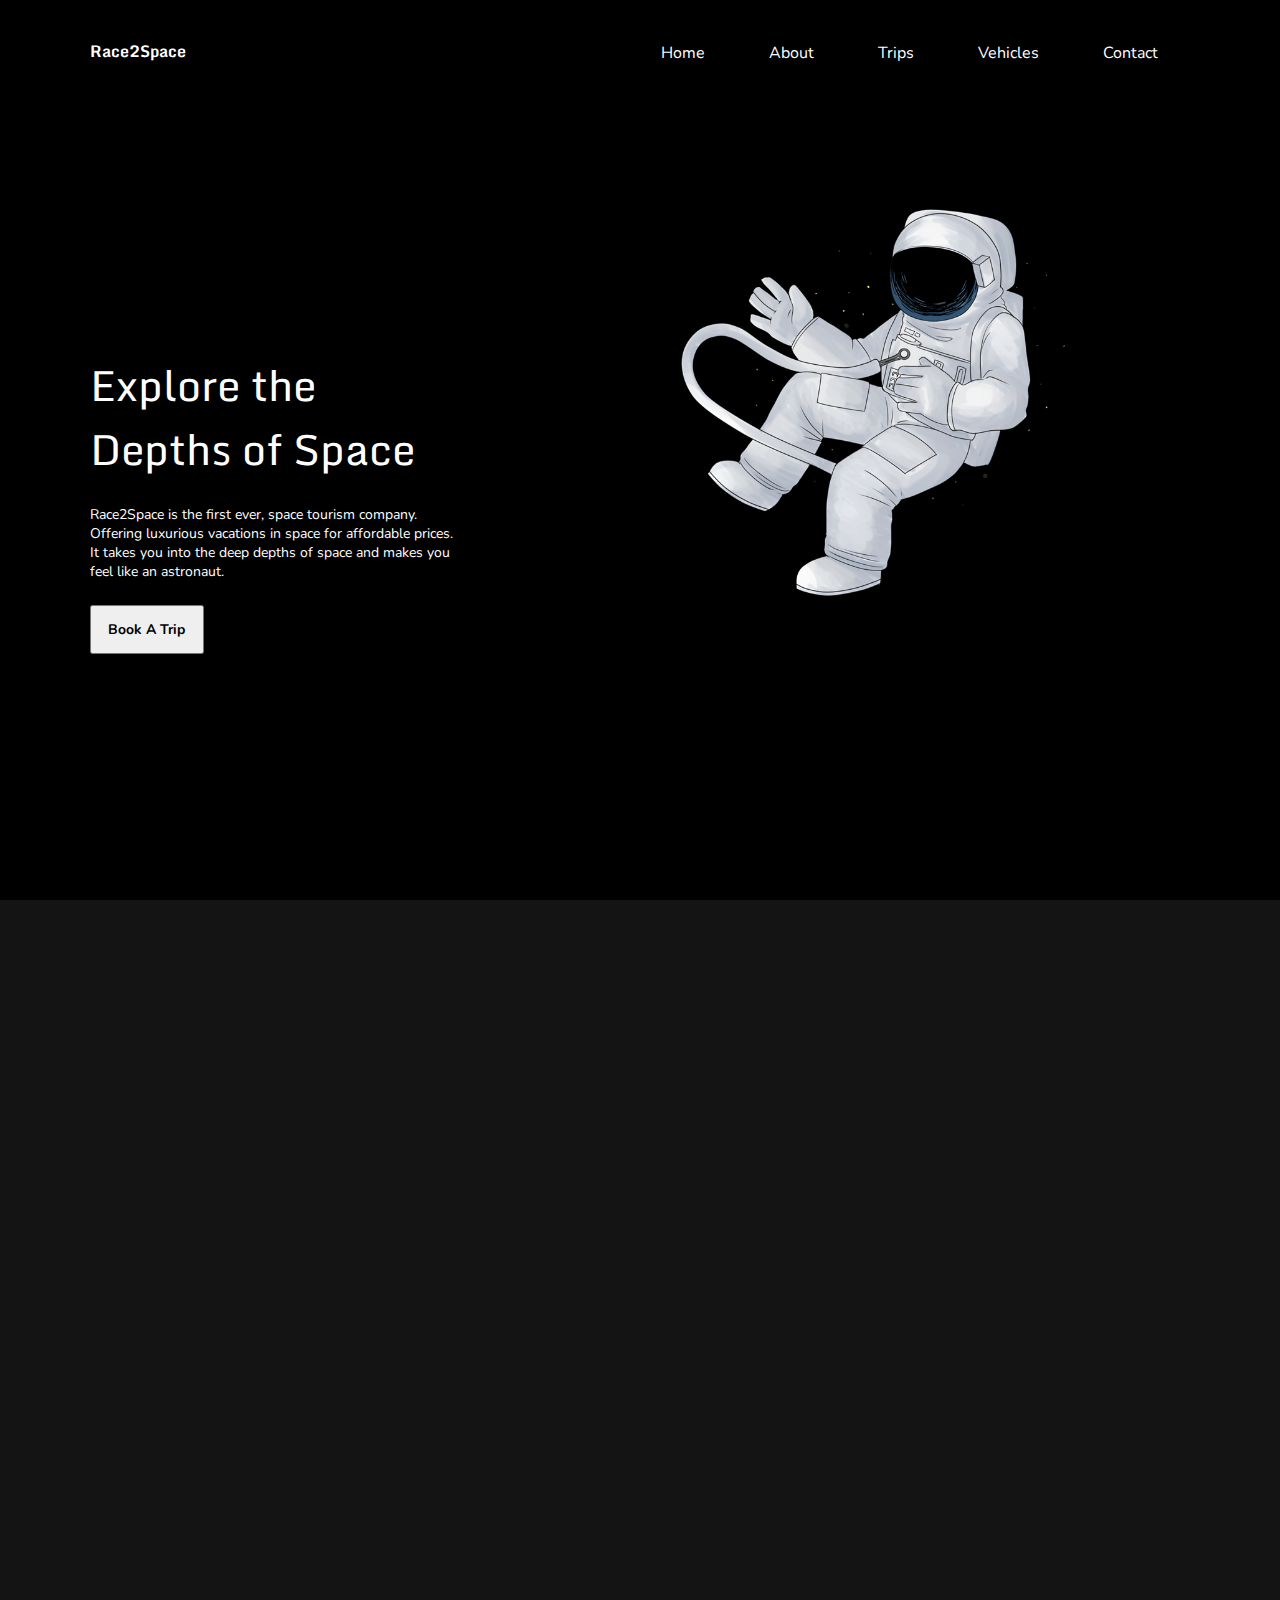
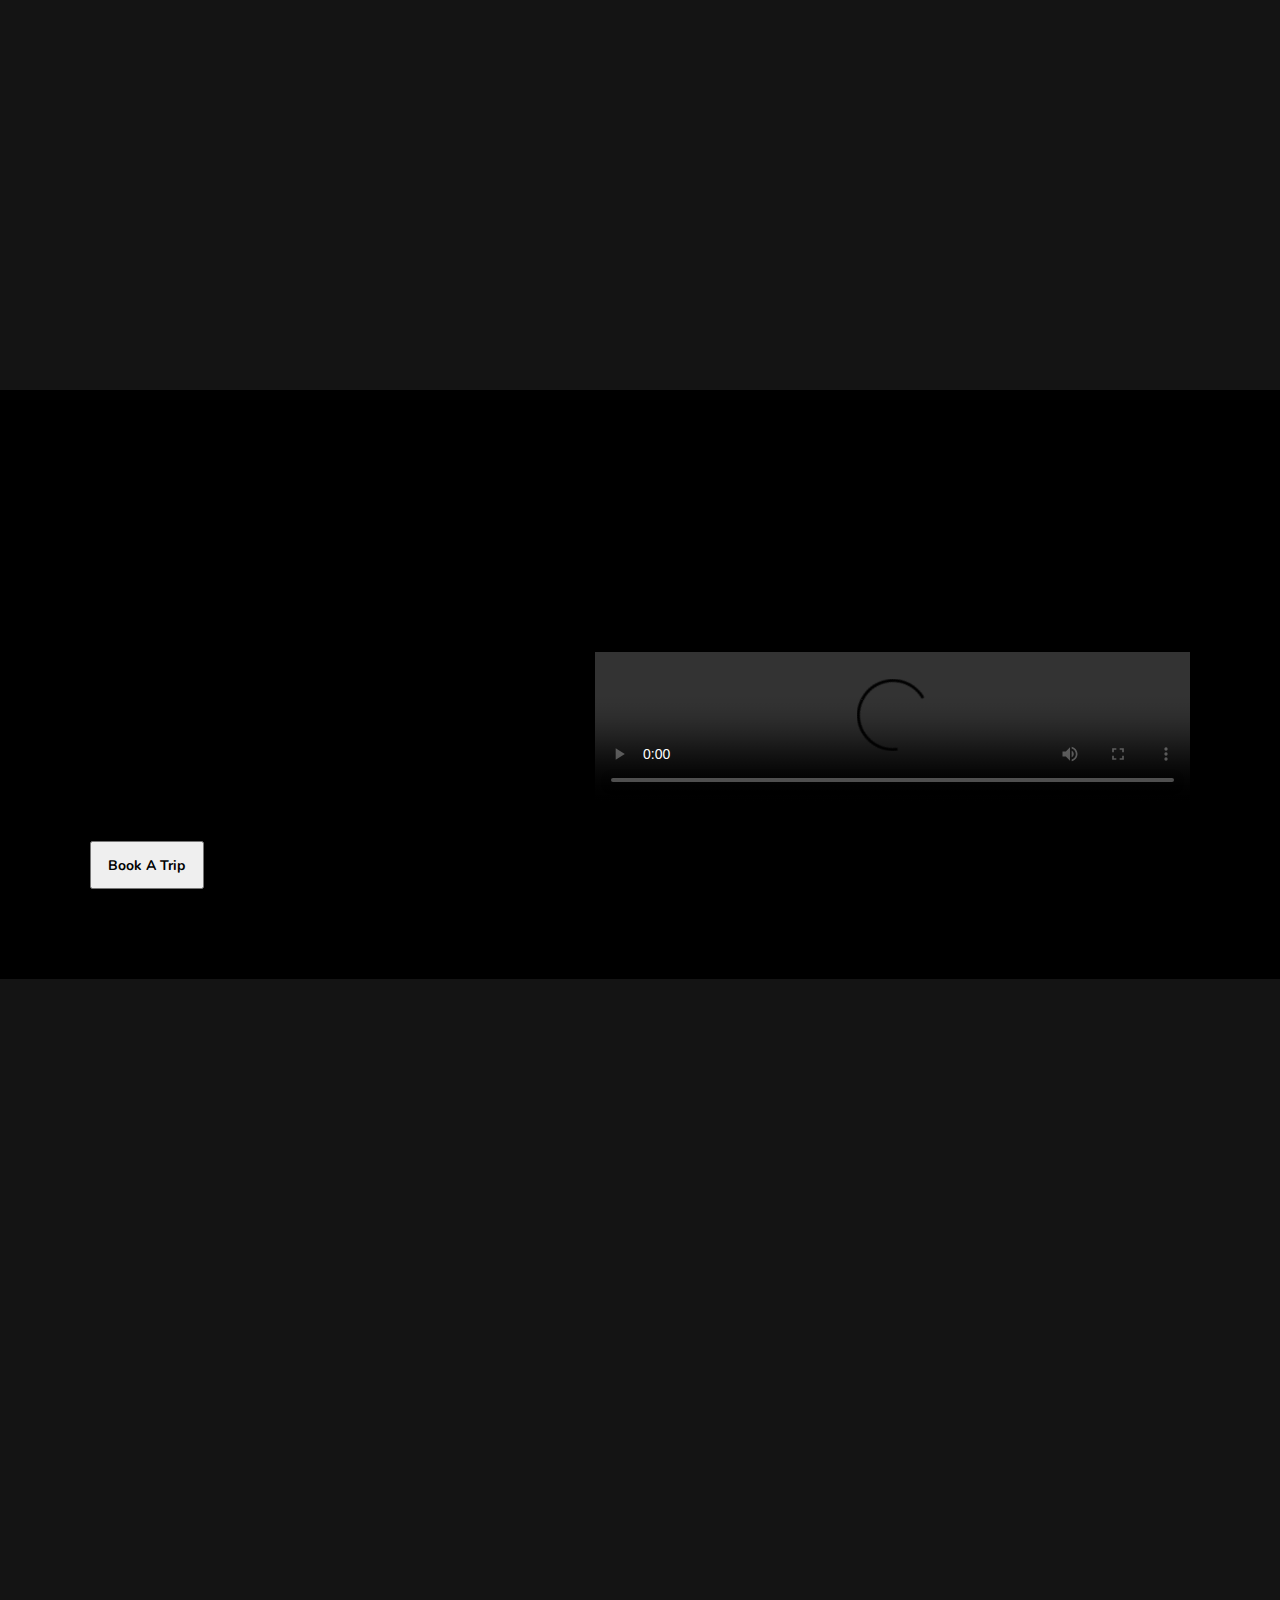
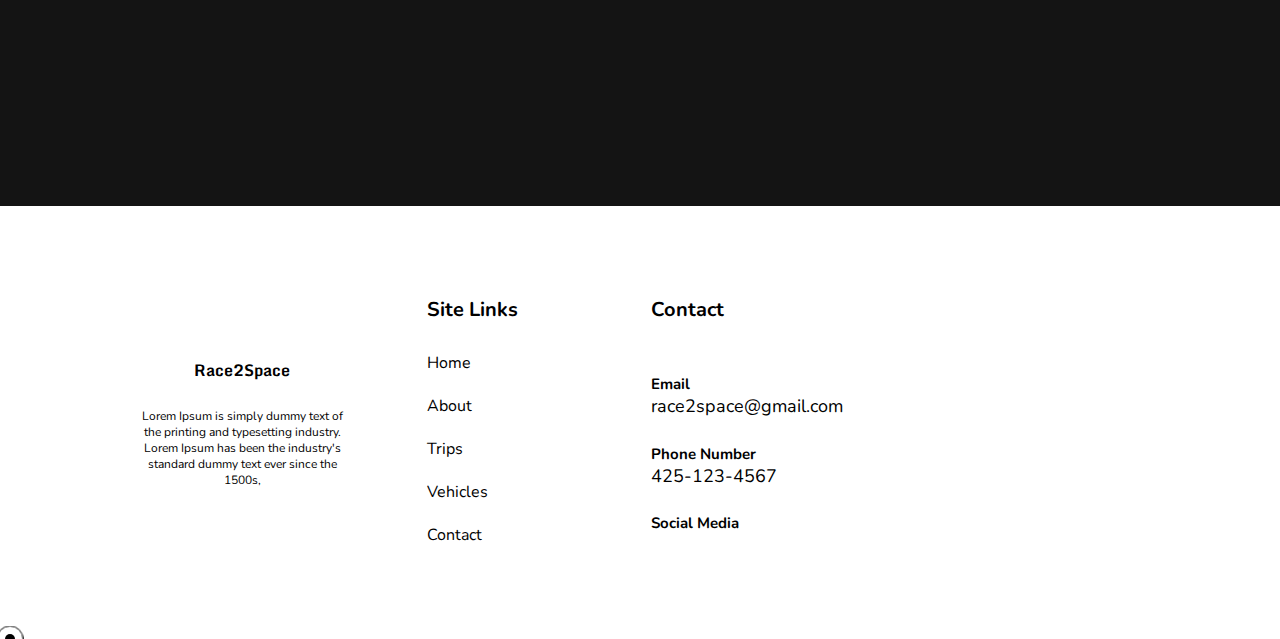
==== commit 1d4e67a6: "added hero content" ====
--- a/index.html
+++ b/index.html
@@ -34,7 +34,7 @@
                 <div class="hero-left">
                     <h1 class="hero-heading">Explore the Depths of Space</h1>
                     <p class="hero-description">
-                        Lorem ipsum dolor sit amet consectetur adipisicing elit. Quasi cumque quam corrupti. Qui alias ea possimus sunt soluta placeat harum corporis libero iusto, quidem dicta at dolores doloremque labore vel.
+                        Race2Space is the first ever, space tourism company. Offering luxurious vacations in space for affordable prices. It takes you into the deep depths of space and makes you feel like an astronaut.
                     </p>
                     <button id="hero-button"><a href="trips.html">Book A Trip</a></button>
                 </div>
--- a/style.css
+++ b/style.css
@@ -65,7 +65,6 @@
     background-position: center;
     background-color: rgba(0, 0, 0, 0.55);
     background-blend-mode: multiply;
-    overflow-x: hidden;
 }
 
 .logo-container > a{
@@ -520,10 +519,7 @@
 }
 
 @media only screen and (max-width: 1100px){
-    body{
-        overflow-x: hidden;
-    }
-    
+
     .hero-main{
         flex-direction: column;
     }
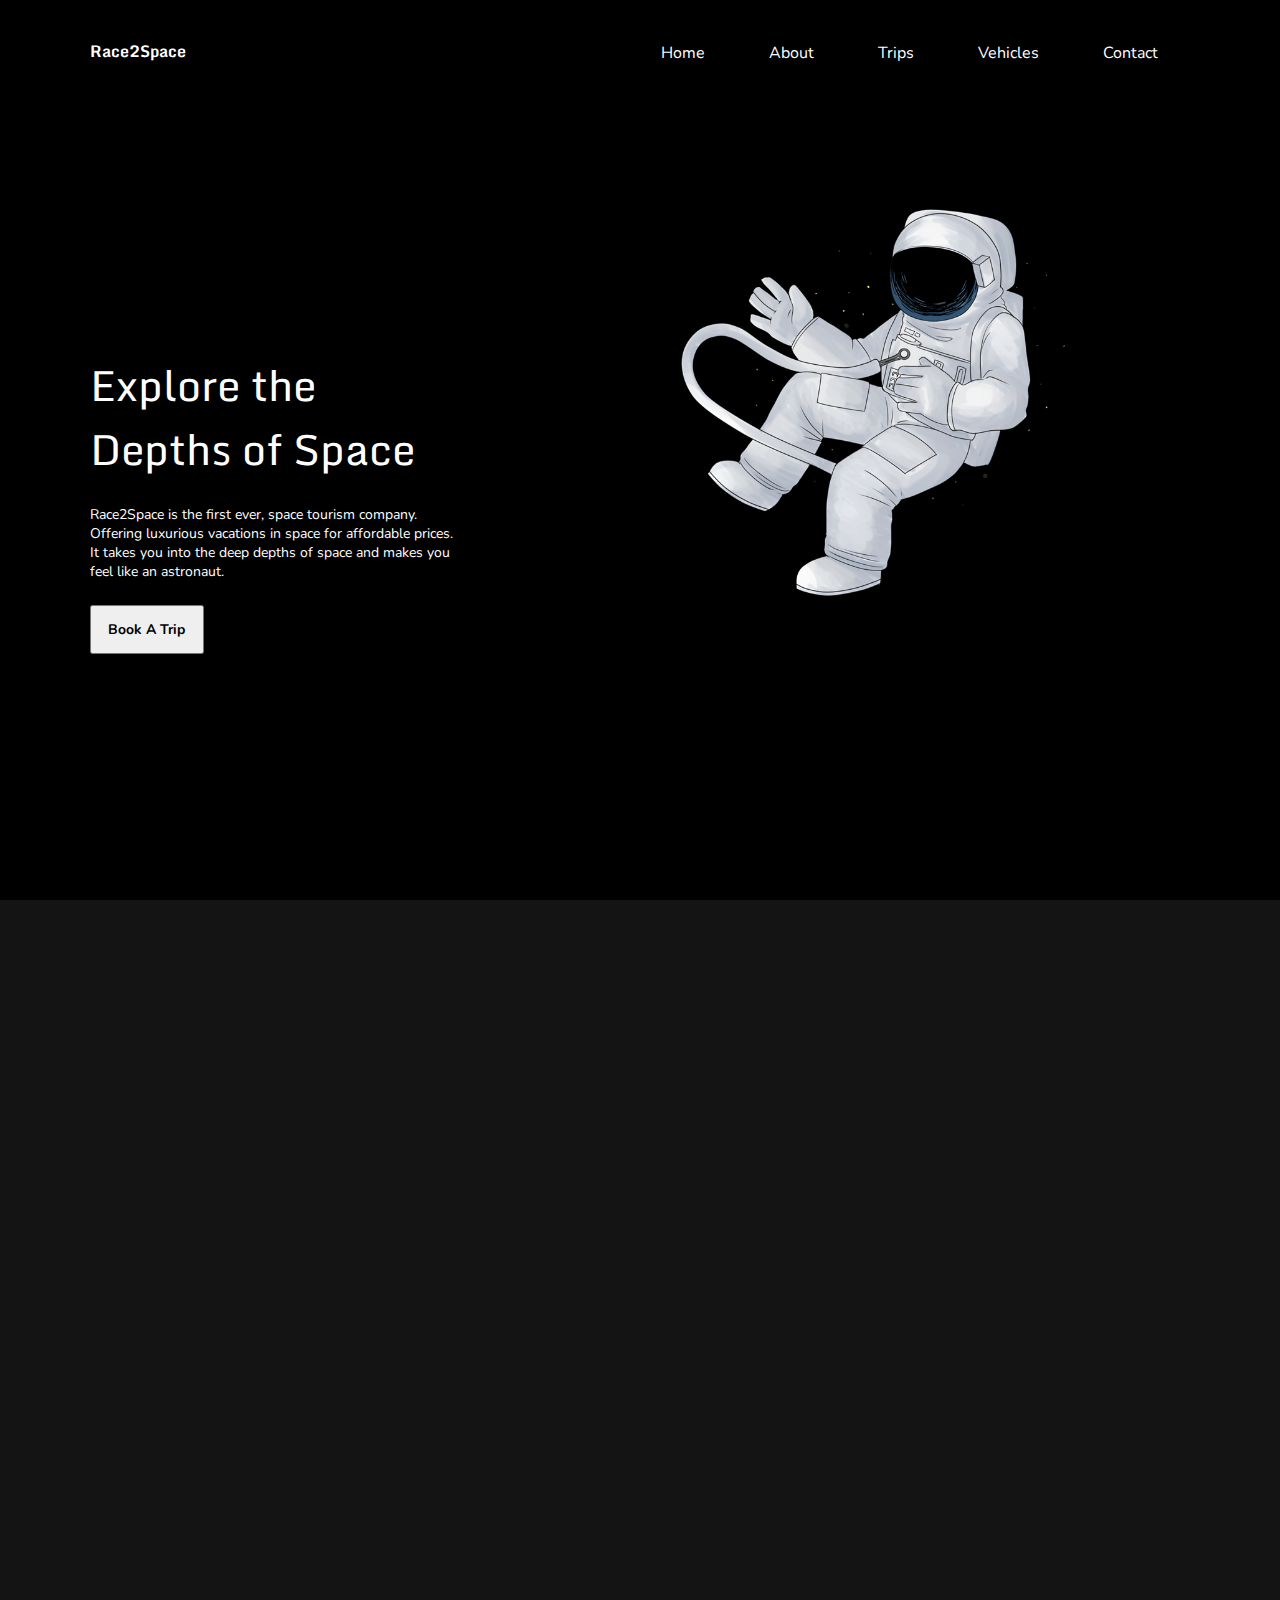
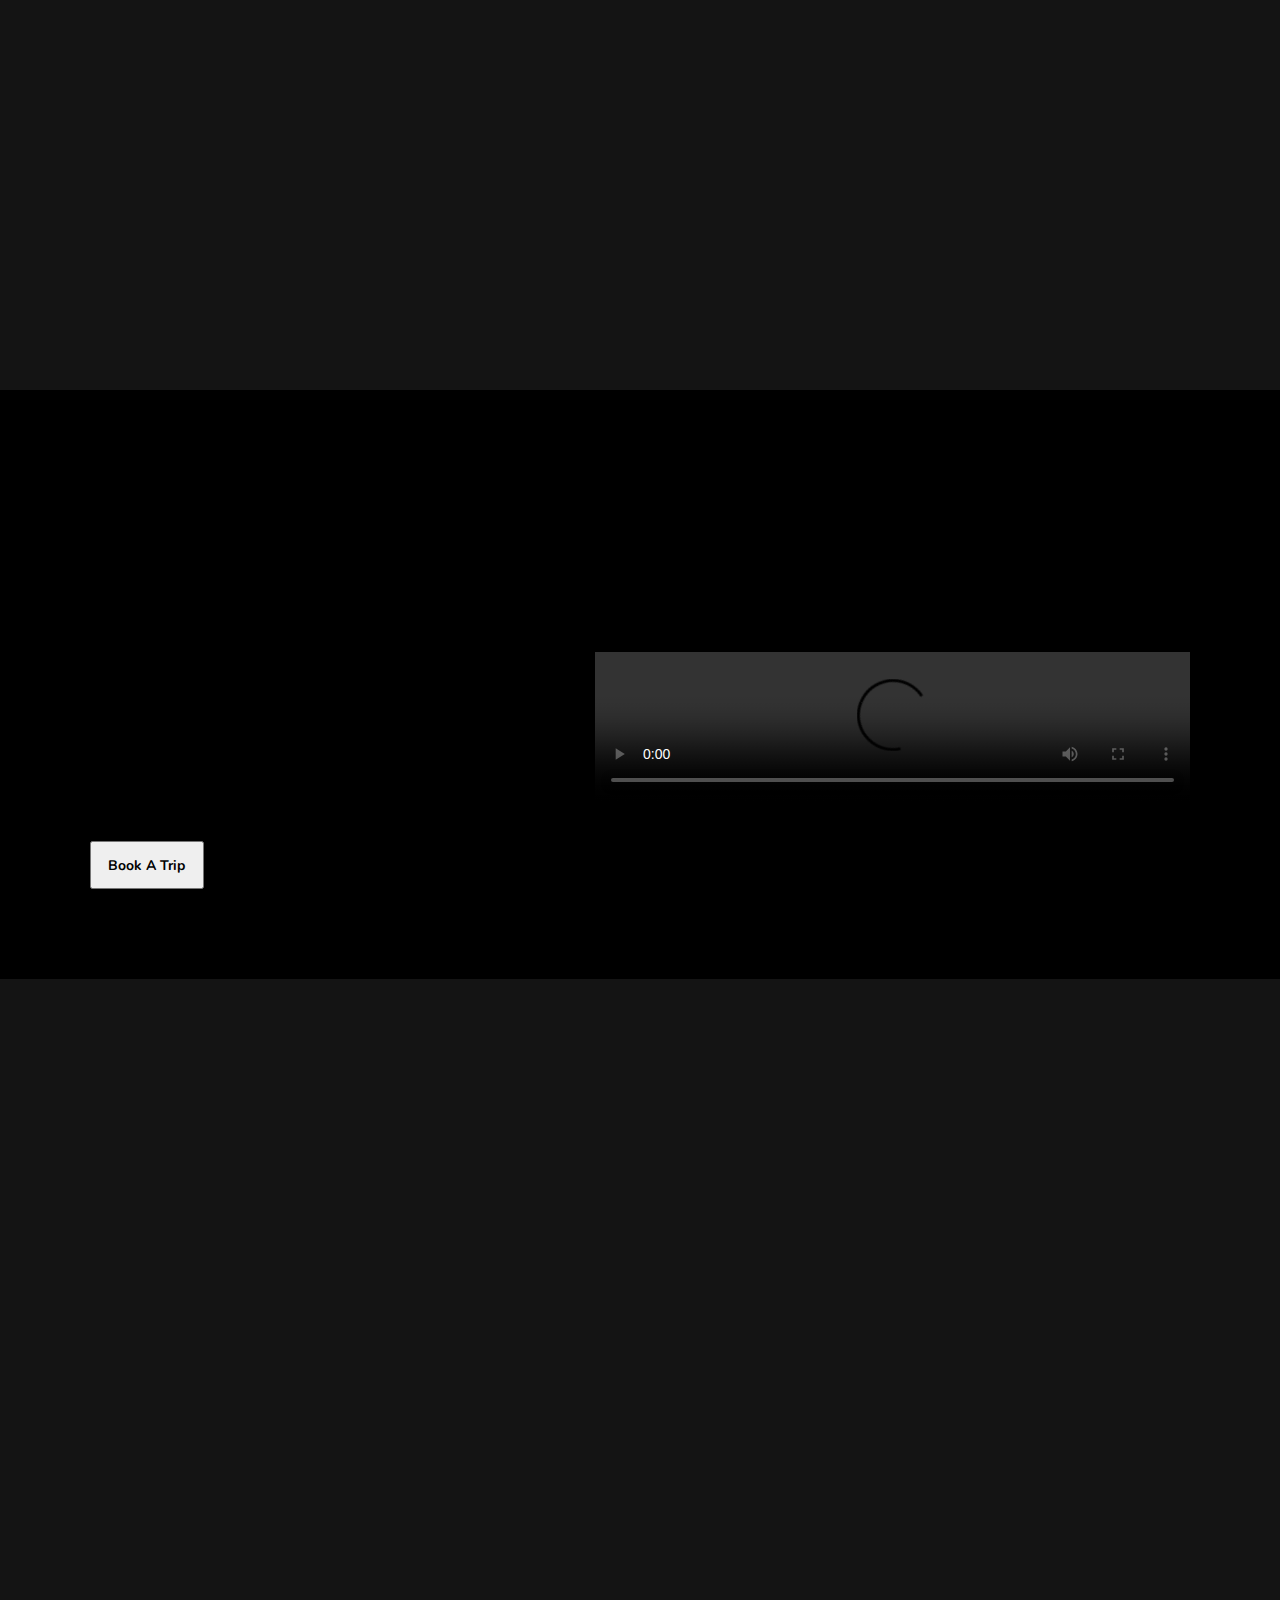
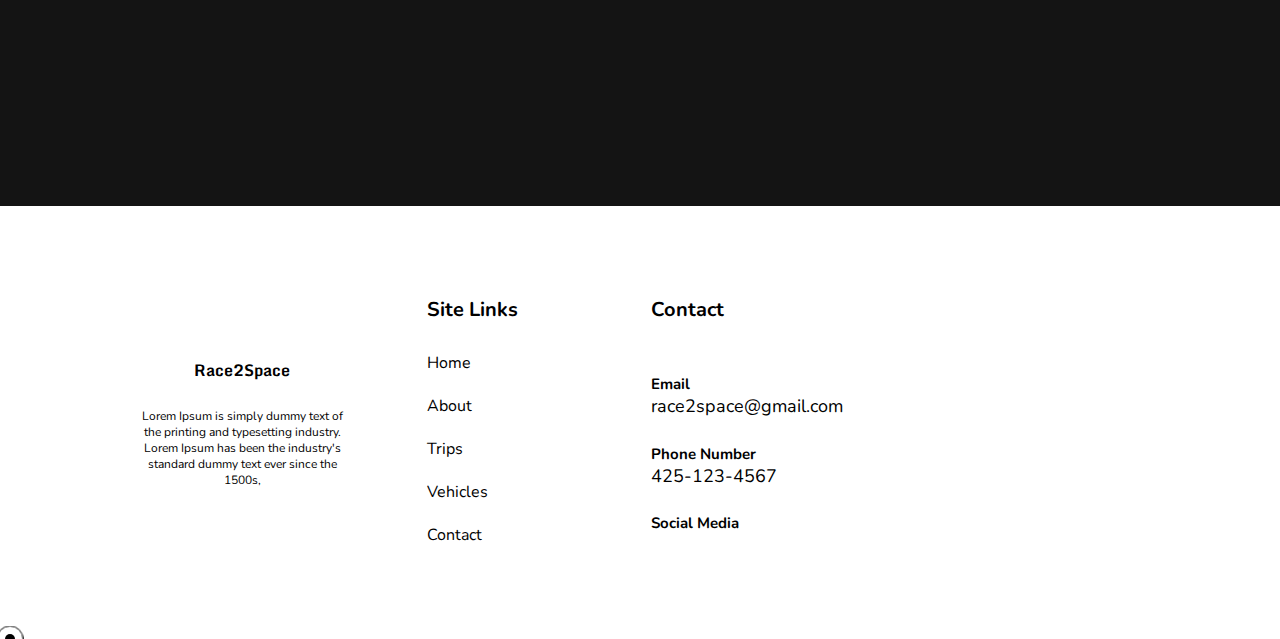
==== commit bc3591fd: "Added favicon" ====
--- a/index.html
+++ b/index.html
@@ -6,6 +6,7 @@
         <meta name="viewport" content="width=device-width, initial-scale=1.0">
         <link rel="stylesheet" href="https://cdnjs.cloudflare.com/ajax/libs/font-awesome/6.2.0/css/all.min.css" integrity="sha512-xh6O/CkQoPOWDdYTDqeRdPCVd1SpvCA9XXcUnZS2FmJNp1coAFzvtCN9BmamE+4aHK8yyUHUSCcJHgXloTyT2A==" crossorigin="anonymous" referrerpolicy="no-referrer" />
         <link rel="stylesheet" href="style.css" type="text/css">
+        <link rel="shortcut icon" href="./assets/favicon.ico" type="image/x-icon">
         <title>Race2Space</title>
     </head>
     <body>
@@ -59,7 +60,7 @@
                         </div>
                         <div class="user-rating-container-bottom">
                             <p class="user-rating-description">
-                                Be fast or be last
+                                "I had a really great time with the Race2Space premium tour. The trip was really smooth and it was a new experience. A fun place to bring my kids next time! The whole experience was luxurious and didnt lack anything, it was more than I could've asked for."
                             </p>
                         </div>
                     </div>
@@ -91,7 +92,7 @@
                         </div>
                         <div class="user-rating-container-bottom">
                             <p class="user-rating-description">
-                                “Lorem Ipsum is simply dummy text of the printing and typesetting industry. Lorem Ipsum has been the industry's standard dummy text ever since the 1500s, when an unknown printer took a galley of type and scrambled it to make a type specimen book.”
+                                "I had a really great time with the Race2Space premium tour. The trip was really smooth and it was a new experience. A fun place to bring my kids next time! The whole experience was luxurious and didnt lack anything, it was more than I could've asked for."
                             </p>
                         </div>
                     </div>
@@ -103,11 +104,11 @@
                     <div class="user-rating-container">
                         <div class="user-rating-container-top">
                             <h2 class="user-name">Sathvik Kotapati</h2>
-                            <h3 class="user-location">Chicago, IL</h3>
-                        </div>
-                        <div class="user-rating-container-bottom">
-                            <p class="user-rating-description">
-                                “Lorem Ipsum is simply dummy text of the printing and typesetting industry. Lorem Ipsum has been the industry's standard dummy text ever since the 1500s, when an unknown printer took a galley of type and scrambled it to make a type specimen book.”
+                            <h3 class="user-location">Everett, WA</h3>
+                        </div>
+                        <div class="user-rating-container-bottom">
+                            <p class="user-rating-description">
+                                "I had a really great time with the Race2Space premium tour. The trip was really smooth and it was a new experience. A fun place to bring my kids next time! The whole experience was luxurious and didnt lack anything, it was more than I could've asked for."
                             </p>
                         </div>
                     </div>
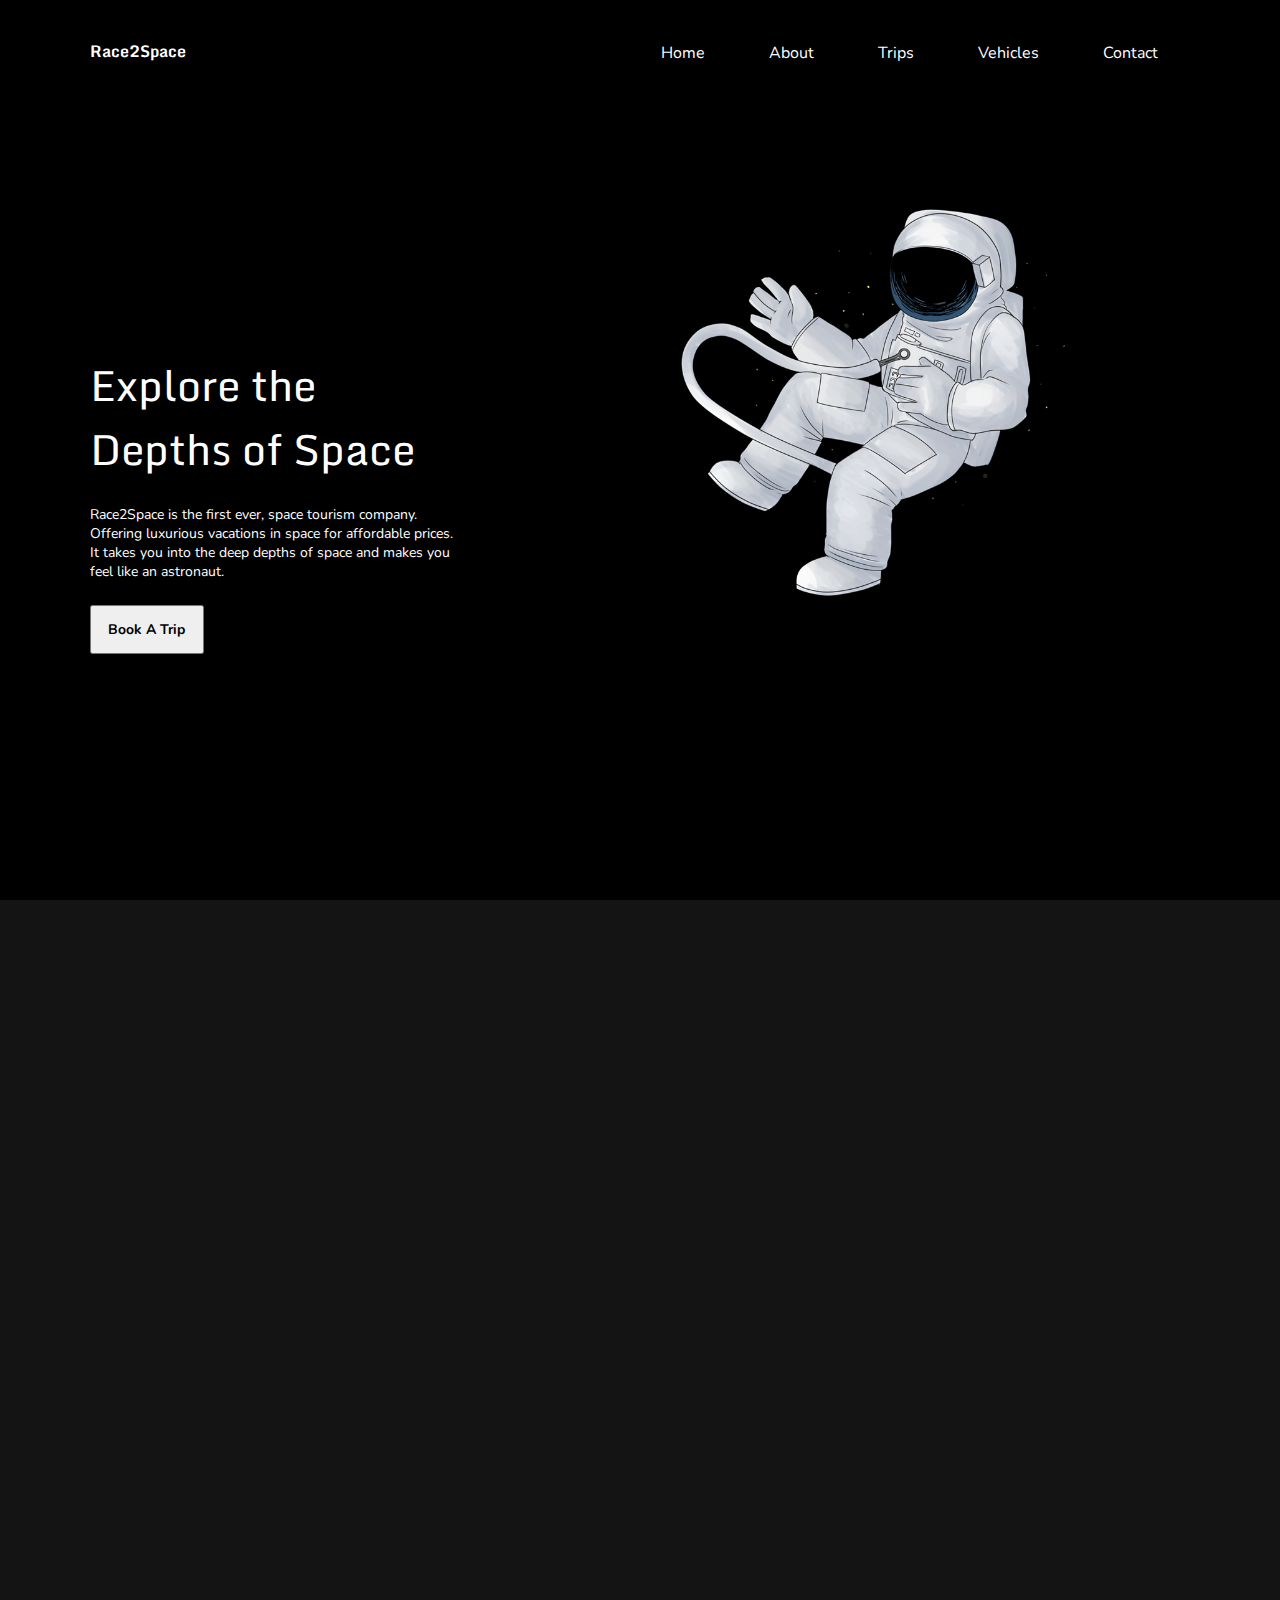
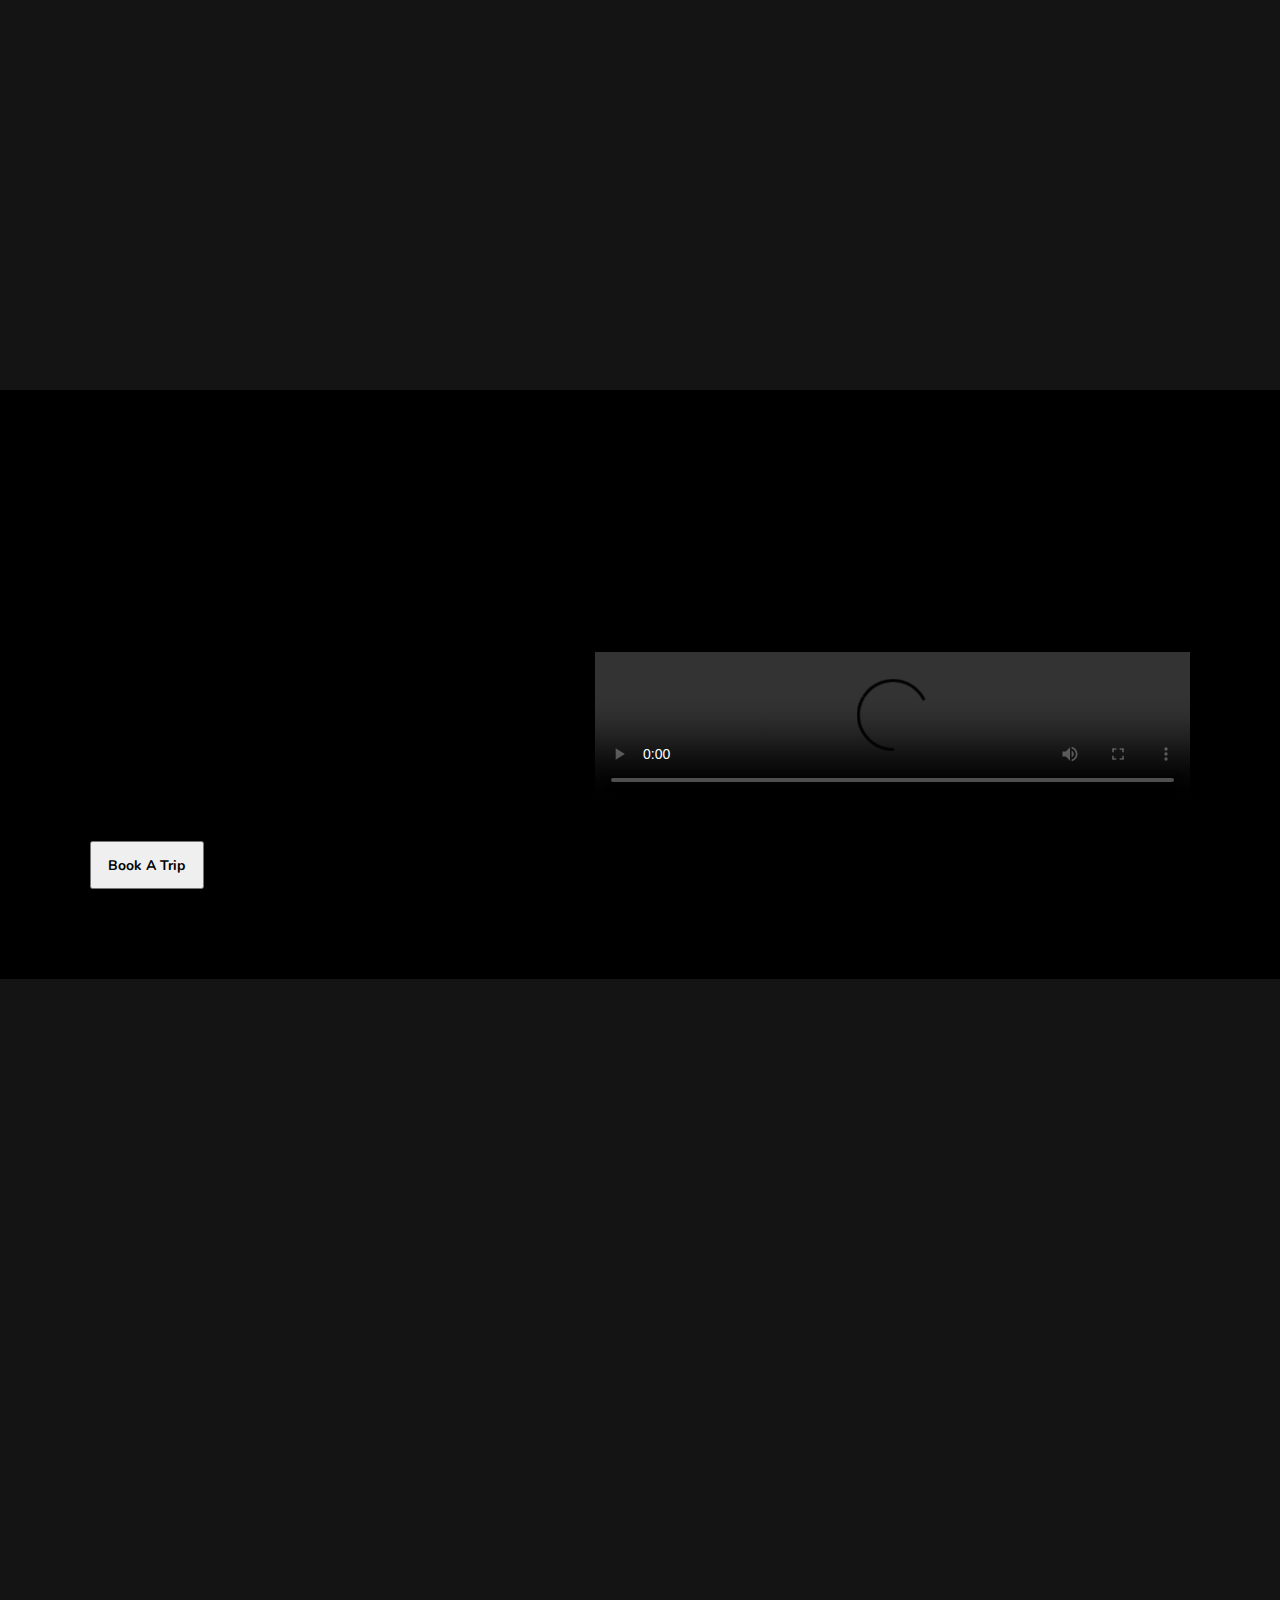
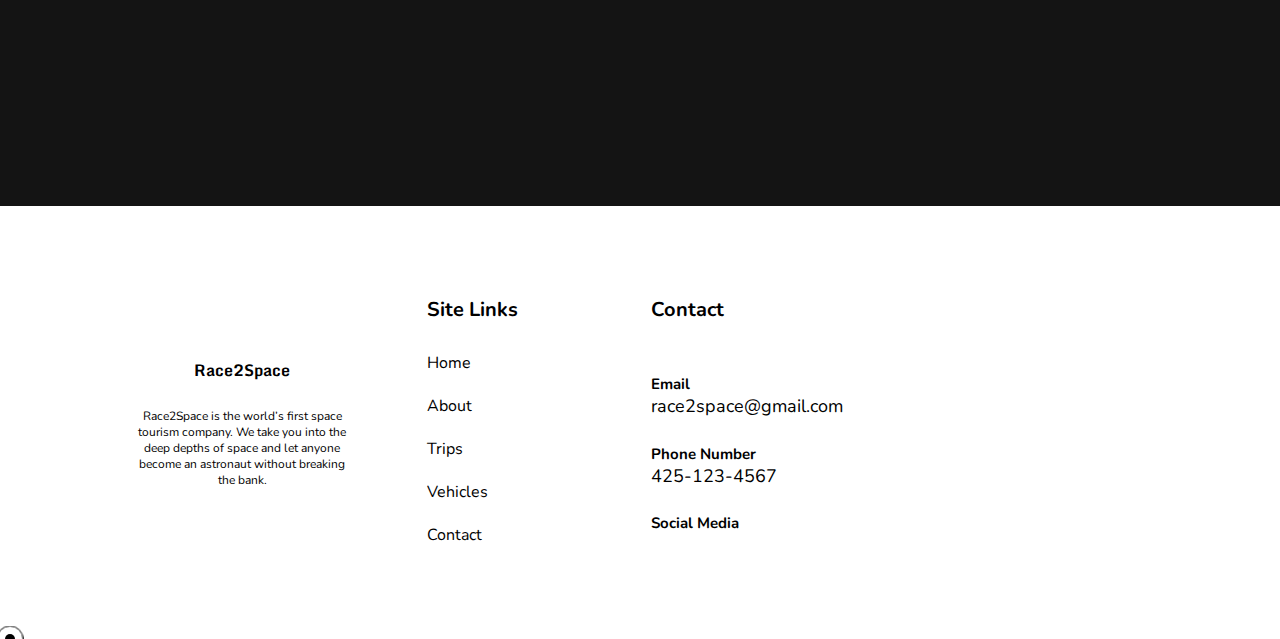
==== commit d249e114: "added content" ====
--- a/index.html
+++ b/index.html
@@ -121,7 +121,9 @@
                     <h2 class="section-header hidden" id="trips-header">Book A Trip To Space</h2>
                 </div>
                 <div class="trips-left-bottom">
-                    <p class="trips-description hidden">Lorem Ipsum is simply dummy text of the printing and typesetting industry. Lorem Ipsum has been the industry's standard dummy text ever since the 1500s, when an unknown printer took a galley of type and scrambled it to make a type specimen book.</p>
+                    <p class="trips-description hidden">
+                        Race2Space has many different options available to book a trip to space. The prices vary based on your budget and theres a detailed and simple training program before becoming an astronaut. It’s very kid friendly, has fast and safe travel, and everything else you could ask for.
+                    </p>
                     <button id="hero-button hidden"><a href="trips.html">Book A Trip</a></button>
                 </div>
             </div>
@@ -133,26 +135,30 @@
             <div class="benefits-card hidden">
                 <img src="./assets/money-clip-art.png" alt="" class="benefits-card-img">
                 <h2 class="benefits-card-header">Affordable Prices</h2>
-                <p class="benefits-card-description">Go to the places of your dreams for very reasonable prices.</p>
-                <a href="" class="benefits-card-link">View Pricing</a>
+                <p class="benefits-card-description">
+                    Race2Space has many different pricing options available, so you can become an astronaut without emptying your bank account
+                </p>
+                <a href="trips.html" class="benefits-card-link">View Pricing</a>
             </div>
             <div class="benefits-card hidden">
                 <img src="./assets/speedometer.png" alt="" class="benefits-card-img speedometer">
                 <h2 class="benefits-card-header">Fast Travel Times</h2>
-                <p class="benefits-card-description">Lorem Ipsum is simply dummy text of the printing and typesetting industry. Lorem Ipsum has been the industry's standard dummy text ever since the 1500s, </p>
-                <a href="" class="benefits-card-link">View Vehicles</a>
+                <p class="benefits-card-description">
+                    Our rockets and other vehicles ensure fast travel times because of its advanced technology. There wont be a minute wasted on travel and you get to enjoy the beauty of outer space for longer.
+                </p>
+                <a href="vehicles.html" class="benefits-card-link">View Vehicles</a>
             </div>
             <div class="benefits-card hidden">
                 <img src="./assets/house.png" alt="" class="benefits-card-img">
                 <h2 class="benefits-card-header">Luxurious Vacations</h2>
-                <p class="benefits-card-description">Lorem Ipsum is simply dummy text of the printing and typesetting industry. Lorem Ipsum has been the industry's standard dummy text ever since the 1500s, </p>
-                <a href="" class="benefits-card-link">View Plans</a>
+                <p class="benefits-card-description">The most adventurous and relaxing vacation you will ever go on! We ensure that there wont be a single second that you're bored and you'll be kept safe at all times.</p>
+                <a href="trips.html" class="benefits-card-link">View Plans</a>
             </div>
             <div class="benefits-card hidden">
                 <img src="./assets/astronaut.png" alt="" class="benefits-card-img">
                 <h2 class="benefits-card-header">Simple Training</h2>
-                <p class="benefits-card-description">Lorem Ipsum is simply dummy text of the printing and typesetting industry. Lorem Ipsum has been the industry's standard dummy text ever since the 1500s, </p>
-                <a href="" class="benefits-card-link">View Training</a>
+                <p class="benefits-card-description">All members travelling to outer space are required to go through a simple training session to see what's coming and to make it safer for everyone. </p>
+                <a href="trips.html" class="benefits-card-link">View Training</a>
             </div>
         </section>
         <footer>
@@ -164,7 +170,7 @@
                     </a>
                 </div>
                 <p class="footer-description">
-                    Lorem Ipsum is simply dummy text of the printing and typesetting industry. Lorem Ipsum has been the industry's standard dummy text ever since the 1500s, 
+                    Race2Space is the world’s first space tourism company. We take you into the deep depths of space and let anyone become an astronaut without breaking the bank.  
                 </p>
             </div>
             <div class="site-links-section">
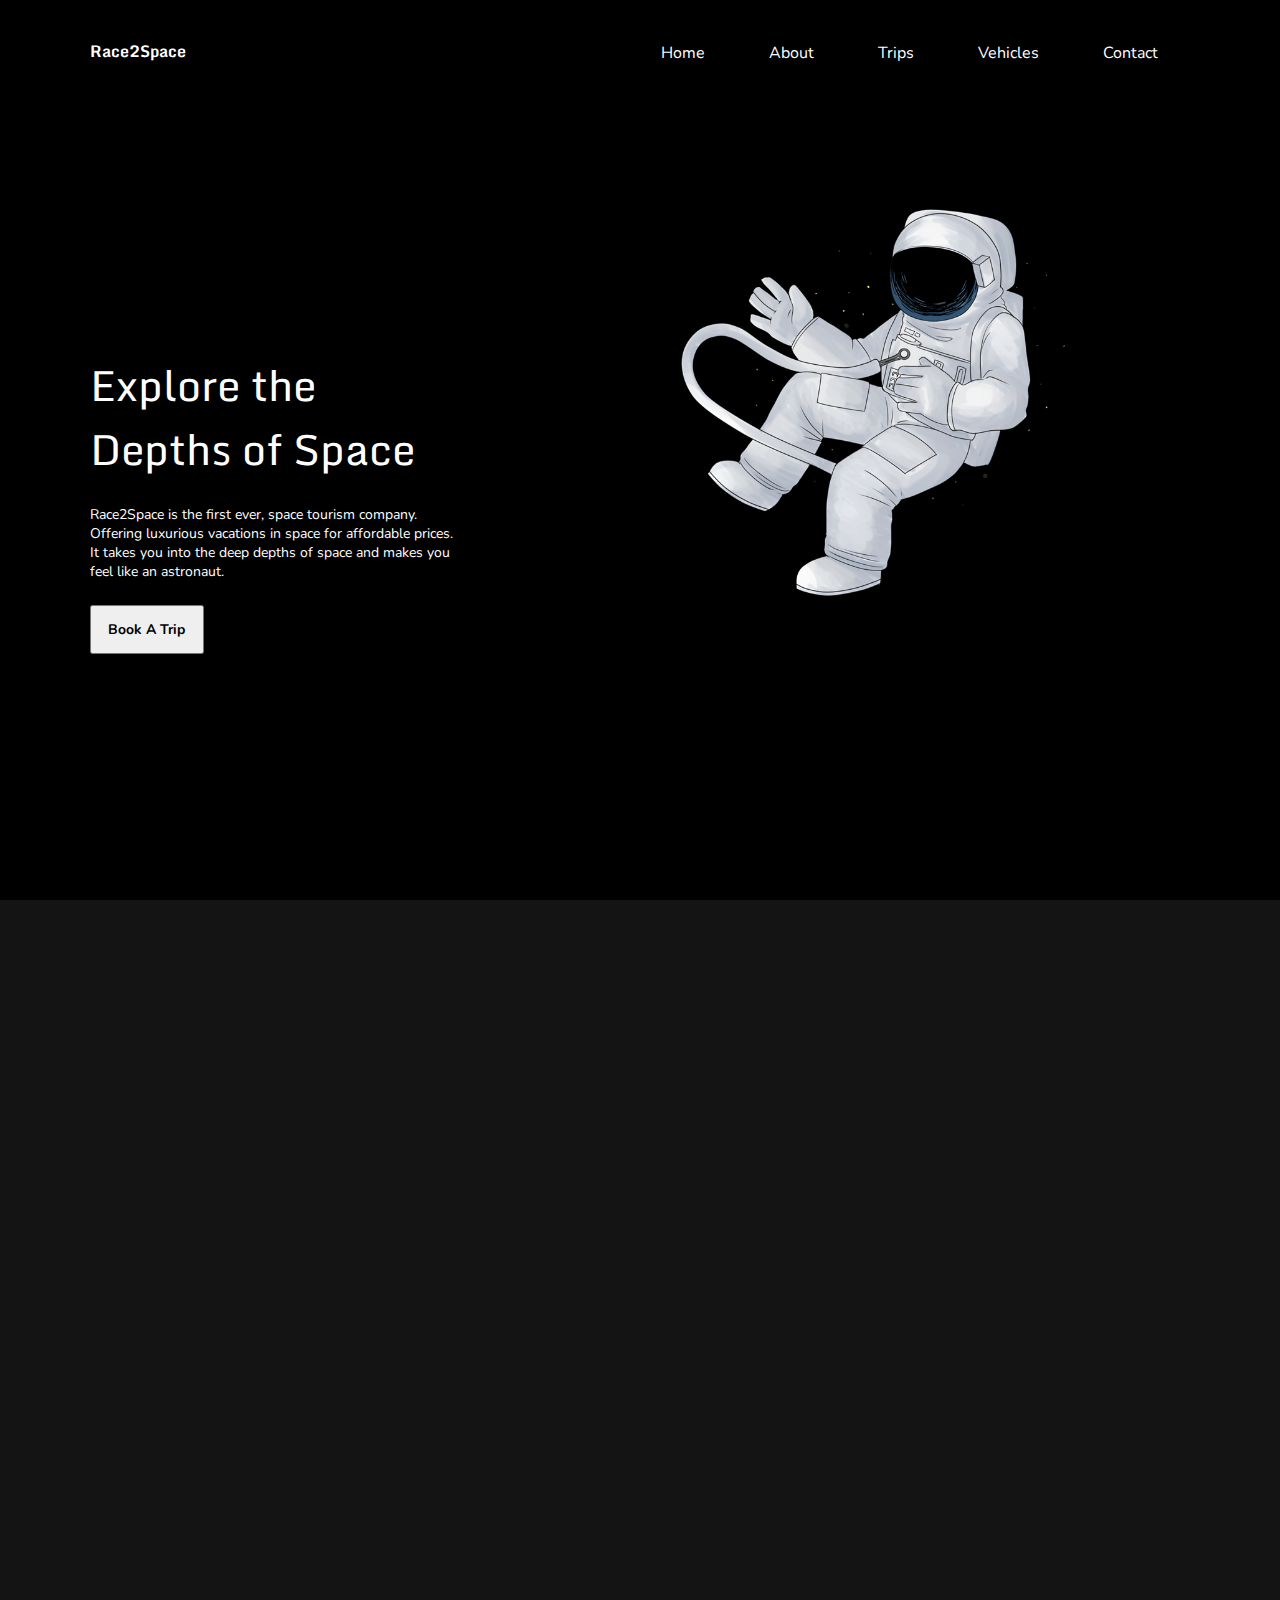
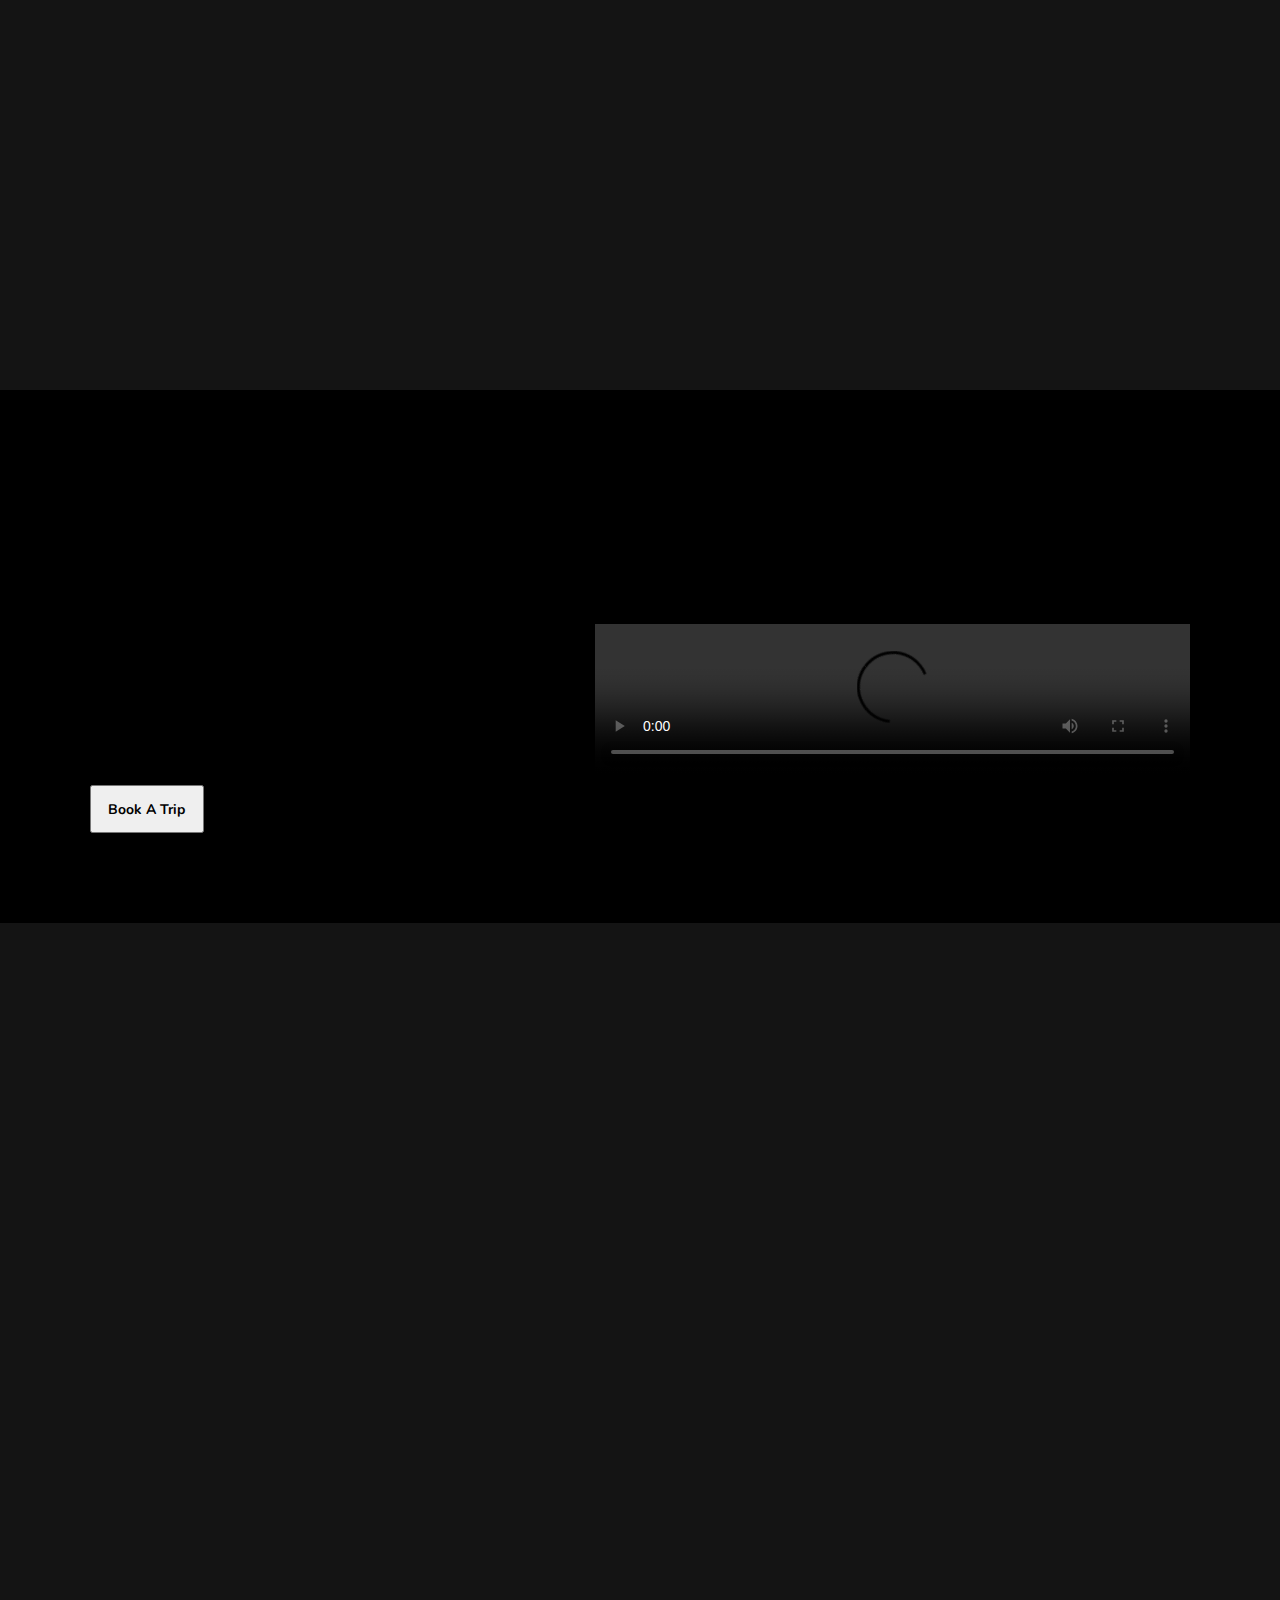
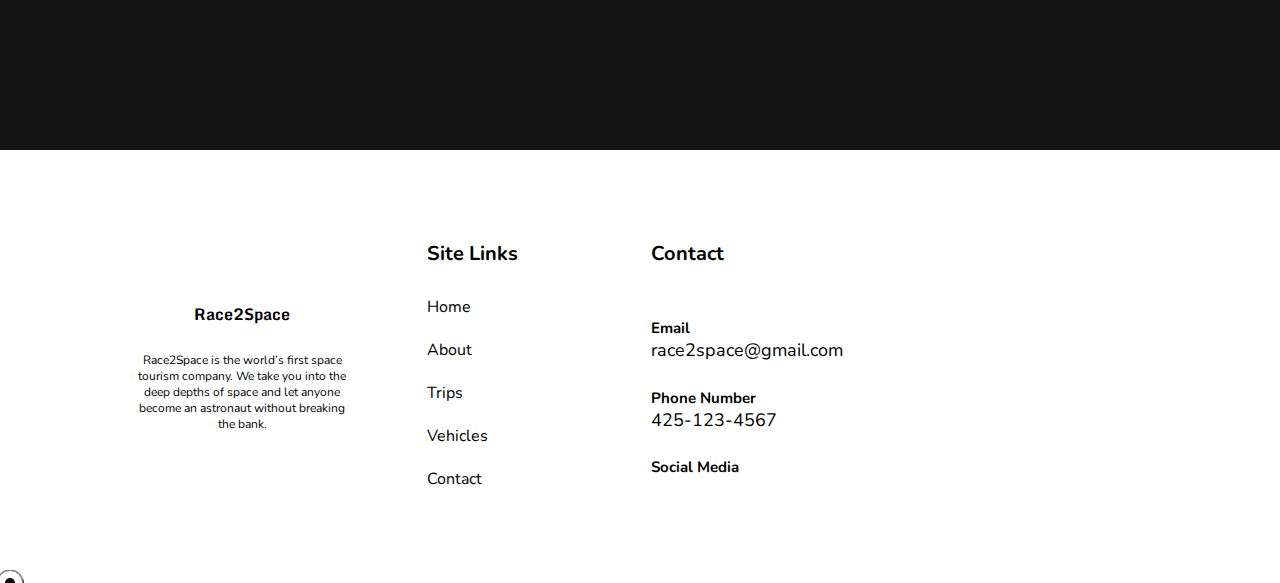
==== commit 8ca871b6: "made more changes" ====
--- a/index.html
+++ b/index.html
@@ -1,6 +1,8 @@
 <!DOCTYPE html>
 <html lang="en">
     <head>
+        <meta name="description" content="Race2Space is the world’s first space tourism company. We take you into the deep depths of space and let anyone become an astronaut without breaking the bank.">
+        <meta name="author" content="(Saakshith, Ankit, Prasanna, Sathvik)">
         <meta charset="UTF-8">
         <meta http-equiv="X-UA-Compatible" content="IE=edge">
         <meta name="viewport" content="width=device-width, initial-scale=1.0">
@@ -22,7 +24,7 @@
                     <li class="nav-item"><a href="index.html">Home</a></li>
                     <li class="nav-item"><a href="about.html">About</a></li>
                     <li class="nav-item"><a href="trips.html">Trips</a></li>
-                    <li class="nav-item"><a href="blog.html">Vehicles</a></li>
+                    <li class="nav-item"><a href="vehicles.html">Vehicles</a></li>
                     <li class="nav-item"><a href="contact.html">Contact</a></li>
                 </ul>
                 <div class="hamburger">
@@ -51,7 +53,7 @@
             <div class="testimonial-card-container">
                 <div class="testimonial-card hidden">
                     <div class="user-img-container">
-                        <div class="user-img"></div>
+                        <div class="user-img ankit-panja"></div>
                     </div>
                     <div class="user-rating-container">
                         <div class="user-rating-container-top">
@@ -67,7 +69,7 @@
                 </div>
                 <div class="testimonial-card hidden">
                     <div class="user-img-container">
-                        <div class="user-img"></div>
+                        <div class="user-img prasanna-patil"></div>
                     </div>
                     <div class="user-rating-container">
                         <div class="user-rating-container-top">
@@ -76,14 +78,14 @@
                         </div>
                         <div class="user-rating-container-bottom">
                             <p class="user-rating-description">
-                                "I had a really great time with the Race2Space premium tour. The trip was really smooth and it was a new experience. A fun place to bring my kids next time! The whole experience was luxurious and didnt lack anything, it was more than I could've asked for."
-                            </p>
-                        </div>
-                    </div>
-                </div>
-                <div class="testimonial-card hidden">
-                    <div class="user-img-container">
-                        <div class="user-img"></div>
+                                "The crew on our space tourism trip were incredibly knowledgeable and made us feel safe throughout the journey. The views of the Earth and the stars were absolutely breathtaking."
+                            </p>
+                        </div>
+                    </div>
+                </div>
+                <div class="testimonial-card hidden">
+                    <div class="user-img-container">
+                        <div class="user-img saakshith-chikoti"></div>
                     </div>
                     <div class="user-rating-container">
                         <div class="user-rating-container-top">
@@ -92,14 +94,14 @@
                         </div>
                         <div class="user-rating-container-bottom">
                             <p class="user-rating-description">
-                                "I had a really great time with the Race2Space premium tour. The trip was really smooth and it was a new experience. A fun place to bring my kids next time! The whole experience was luxurious and didnt lack anything, it was more than I could've asked for."
-                            </p>
-                        </div>
-                    </div>
-                </div>
-                <div class="testimonial-card hidden">
-                    <div class="user-img-container">
-                        <div class="user-img"></div>
+                                "The space tourism journey with Race2Space was everything I dreamed it would be and more. I was blown away by the beauty of our planet from space. It's an experience everyone should have at least once in their lifetime."
+                            </p>
+                        </div>
+                    </div>
+                </div>
+                <div class="testimonial-card hidden">
+                    <div class="user-img-container">
+                        <div class="user-img sathvik-kotapati"></div>
                     </div>
                     <div class="user-rating-container">
                         <div class="user-rating-container-top">
@@ -108,7 +110,7 @@
                         </div>
                         <div class="user-rating-container-bottom">
                             <p class="user-rating-description">
-                                "I had a really great time with the Race2Space premium tour. The trip was really smooth and it was a new experience. A fun place to bring my kids next time! The whole experience was luxurious and didnt lack anything, it was more than I could've asked for."
+                                "I was nervous about the idea of space tourism, but the staff at Race2Space were so friendly and professional that I felt completely at ease. The journey itself was unforgettable and the memories will stay with me forever."
                             </p>
                         </div>
                     </div>
@@ -138,7 +140,7 @@
                 <p class="benefits-card-description">
                     Race2Space has many different pricing options available, so you can become an astronaut without emptying your bank account
                 </p>
-                <a href="trips.html" class="benefits-card-link">View Pricing</a>
+                <a href="trips.html#pricing" class="benefits-card-link">View Pricing</a>
             </div>
             <div class="benefits-card hidden">
                 <img src="./assets/speedometer.png" alt="" class="benefits-card-img speedometer">
@@ -152,7 +154,7 @@
                 <img src="./assets/house.png" alt="" class="benefits-card-img">
                 <h2 class="benefits-card-header">Luxurious Vacations</h2>
                 <p class="benefits-card-description">The most adventurous and relaxing vacation you will ever go on! We ensure that there wont be a single second that you're bored and you'll be kept safe at all times.</p>
-                <a href="trips.html" class="benefits-card-link">View Plans</a>
+                <a href="trips.html#pricing" class="benefits-card-link">View Plans</a>
             </div>
             <div class="benefits-card hidden">
                 <img src="./assets/astronaut.png" alt="" class="benefits-card-img">
@@ -179,7 +181,7 @@
                     <li class="nav-item"><a href="index.html">Home</a></li>
                     <li class="nav-item"><a href="about.html">About</a></li>
                     <li class="nav-item"><a href="trips.html">Trips</a></li>
-                    <li class="nav-item"><a href="blog.html">Vehicles</a></li>
+                    <li class="nav-item"><a href="vehicles.html">Vehicles</a></li>
                     <li class="nav-item"><a href="contact.html">Contact</a></li>
                 </ul>
             </div>
@@ -196,11 +198,11 @@
                 <div class="contact-method">
                     <h3 class="contact-method-heading">Social Media</h3>
                     <div class="social-media-container">
-                        <a href=""><i class="fa-brands fa-instagram"></i></a>
-                        <a href=""><i class="fa-brands fa-tiktok"></i></a>
-                        <a href=""><i class="fa-brands fa-youtube"></i></a>
-                        <a href=""><i class="fa-brands fa-square-facebook"></i></a>
-                        <a href=""><i class="fa-brands fa-square-twitter"></i></a>
+                        <a href="index.html"><i class="fa-brands fa-instagram"></i></a>
+                        <a href="index.html"><i class="fa-brands fa-tiktok"></i></a>
+                        <a href="index.html"><i class="fa-brands fa-youtube"></i></a>
+                        <a href="index.html"><i class="fa-brands fa-square-facebook"></i></a>
+                        <a href="index.html"><i class="fa-brands fa-square-twitter"></i></a>
                     </div>
                 </div>
             </div>
--- a/style.css
+++ b/style.css
@@ -15,16 +15,17 @@
     margin: 0;
     padding: 0;
 }
+
 
 body{
     margin: 0;
     padding: 0;
     box-sizing: border-box;
     border: none;
-    overflow-x: hidden;
     background-color: black;
     color: var(--white);
     cursor: none;
+    overflow-x: hidden !important;
 }
 
 
@@ -53,6 +54,7 @@
     padding: 3vw var(--default-spacing);
     animation: top-to-bottom 1s ease-in-out;
 }
+
 
 .hero{
     height: 100vh; 
@@ -82,7 +84,7 @@
     font-size: clamp(1rem, 1.2vw, 3rem);
 }
 
-.hero nav ul{
+nav ul{
     display: flex;
     list-style: none;
 }
@@ -270,6 +272,23 @@
     background-size: cover;
 }
 
+.ankit-panja{
+    background-image: url("./assets/john_doe.jpg");
+}
+
+.prasanna-patil{
+    background-image: url("https://images.pexels.com/photos/8191999/pexels-photo-8191999.jpeg?auto=compress&cs=tinysrgb&w=1600");
+}
+
+.saakshith-chikoti{
+    background-image: url("https://i.pinimg.com/736x/e6/42/07/e642073c7105be0bfce8eff426bb0365.jpg");
+}
+
+.sathvik-kotapati{
+    background-image: url("https://th.bing.com/th/id/R.122d6f9c5ddc44c2e645474ce885fa31?rik=cfNAg02mj5lB4g&pid=ImgRaw&r=0");
+    background-position: center;
+}
+
 .user-rating-container{
     display: flex;
     flex-direction: column;
@@ -346,7 +365,7 @@
     font-family: 'Nunito';
     font-style: normal;
     font-weight: 400;
-    font-size: clamp(0.8rem, 1.5vw, 2rem);
+    font-size: clamp(0.9rem, 1vw, 2rem);
     padding-bottom: 2vw;
 }
 
@@ -712,4 +731,493 @@
     .hidden{
         transition: none;
     }
-}+}
+
+/* About Page */
+
+/* Our Story Section */
+.our-story-container{
+    display: flex;
+    padding: 0 var(--default-spacing) var(--default-spacing);
+    height: fit-content;
+    font-family: var(--base-font);
+}
+
+.our-story-text{
+    line-height: 35px;
+}
+
+.our-story-section{
+    display: flex;
+    justify-content: center;
+    align-items: center;
+    width: 50%;
+}
+
+.our-story-img{
+    width: 70%;
+    min-width: 300px;
+}
+
+@media only screen and (max-width: 1100px){
+    .our-story-container{
+        flex-direction: column;
+        align-items: center;
+        text-align: center;
+    }
+
+    .our-story-section{
+        width: 100%;
+    }
+
+    .our-story-right{
+        padding: var(--default-spacing) 0;
+    }
+}
+
+/* Meet the Team Section */
+
+.meet-the-team {
+    background-color: var(--base-lighter);
+    height: fit-content;
+}
+
+.people-card-container{
+    display: flex;
+    align-items: center;
+    justify-content: center;
+    flex-wrap: wrap;
+    padding: 0 var(--default-spacing);
+    padding-bottom: var(--default-spacing);
+    gap: 20px;
+}
+
+.person-card{
+    display: flex;
+    flex-direction: column;
+    gap: 2rem;
+    width: 300px;
+    height: 550px;
+    background-color: var(--white);
+}
+
+.person-img-container{
+    display: flex;
+    justify-content: center;
+    height: 50%;
+    background-image: url("https://via.placeholder.com/300x275");
+    background-size: cover;
+}
+
+.john-smith{
+    background-image: url("https://images.pexels.com/photos/1043474/pexels-photo-1043474.jpeg?auto=compress&cs=tinysrgb&w=1600");
+}
+
+.sarah-lee{
+    background-image: url("https://images.pexels.com/photos/1181686/pexels-photo-1181686.jpeg?auto=compress&cs=tinysrgb&w=1600");
+}
+
+.tom-johnson{
+    background-image: url("https://images.pexels.com/photos/91227/pexels-photo-91227.jpeg?auto=compress&cs=tinysrgb&w=1600");
+    background-position: center;
+}
+
+.rachel-chen{
+    background-image: url("https://images.pexels.com/photos/3769021/pexels-photo-3769021.jpeg?auto=compress&cs=tinysrgb&w=1600");
+}
+
+.michael-nguyen{
+    background-image: url("https://images.pexels.com/photos/13507981/pexels-photo-13507981.jpeg?auto=compress&cs=tinysrgb&w=1600");
+}
+
+.emily-kim{
+    background-image: url("https://images.pexels.com/photos/415829/pexels-photo-415829.jpeg?auto=compress&cs=tinysrgb&w=1600");
+}
+
+.david-lee{
+    background-image: url("https://images.pexels.com/photos/1681010/pexels-photo-1681010.jpeg?auto=compress&cs=tinysrgb&w=1600");
+    background-position: center;
+}
+
+.maria-rodriguez{
+    background-image: url("https://images.pexels.com/photos/1130626/pexels-photo-1130626.jpeg?auto=compress&cs=tinysrgb&w=1600");
+}
+
+.jack-collins{
+    background-image: url("https://images.pexels.com/photos/2379004/pexels-photo-2379004.jpeg?auto=compress&cs=tinysrgb&w=1600");
+}
+
+.jane-kim{
+    background-image: url("https://images.pexels.com/photos/1065084/pexels-photo-1065084.jpeg?auto=compress&cs=tinysrgb&w=1600");
+    background-position: right;
+}
+
+.alex-nguyen{
+    background-image: url("https://images.pexels.com/photos/8192058/pexels-photo-8192058.jpeg?auto=compress&cs=tinysrgb&w=1600");
+}
+
+.lily-chen{
+    background-image: url("https://images.pexels.com/photos/871495/pexels-photo-871495.jpeg?auto=compress&cs=tinysrgb&w=1600");
+    background-position: right;
+}
+
+.person-details{
+    height: 50%;
+    display: flex;
+    flex-direction: column;
+    padding: 0 2rem;
+    gap: 2rem;
+    color: var(--base);
+    font-family: var(--base-font)
+}
+
+.person-name{
+    font-weight: 700;
+    font-size: 20px;
+}
+
+.person-role{
+    font-size: 15px;
+    font-weight: 300;
+}
+
+.person-details-description{
+    font-weight: 400;
+    font-size: 12px;
+    line-height: 16px;
+}
+
+/* Trips Page */
+
+.timeline{
+    position: relative;
+    max-width: 1200px;
+    margin: 100px auto;
+}
+
+.container{
+    padding: 10px 0px;
+    position: relative;
+    width: 50%;
+    font-family: var(--base-font);
+    animation: movedown 1s linear forwards;
+    opacity: 0;
+}
+
+@keyframes movedown{
+    0%{
+        opacity: 1;
+        transform: translateY(-30px);
+    }
+
+    100%{
+        opacity: 1;
+        transform: translateY(0px)
+    }
+}
+
+.container:nth-child(2){
+    animation-delay: 1s;
+}
+
+.container:nth-child(3){
+    animation-delay: 2s;
+}
+
+.container:nth-child(4){
+    animation-delay: 3s;
+}
+
+.container:nth-child(5){
+    animation-delay: 4s;
+}
+
+.container:nth-child(6){
+    animation-delay: 5s;
+}
+
+.text-box{
+    padding: 20px 30px;
+    position: relative;
+    font-size: 15px;
+    border-radius: 6px;
+    background-color: #141414;
+}
+
+.left-container{
+    left: 0;
+}
+
+.right-container{
+    left: 50%;
+}
+
+.timeline-dot{
+    width: 40px;
+    height: 40px;
+    background-color: var(--white);
+    position: absolute;
+    border-radius: 50%;
+    right: -20px;
+    top: 70px;
+    z-index: 10;
+}
+
+.right-container .timeline-dot{
+    left: -20px;
+}
+
+.timeline::after{
+    content: '';
+    position: absolute;
+    width: 6px;
+    height: 100%;
+    background: var(--white);
+    top: 0;
+    left: 50%;
+    animation: moveline 6s linear forwards;
+}
+
+@keyframes moveline {
+    0%{
+        height: 0;
+    }
+
+    100%{
+        height: 100%;
+    }
+}
+
+@media only screen and (max-width: 768px){
+    .timeline{
+        margin: 50px auto;
+    }
+
+    .timeline::after{
+        left: 31px;
+    }
+
+    .container{
+        width: 80%;
+        padding-left: 80px;
+        padding-right: 25px;
+    }
+
+    .text-box{
+        font-size: 14px;
+    }
+
+    .right-container{
+        left: 0;
+    }
+
+    .left-container .timeline-dot, .right-container .timeline-dot{
+        left: 10px
+    }
+}
+
+.pricing-container{
+    width: 80%;
+    margin: auto;
+    display: grid;
+    grid-template-columns: repeat(auto-fit, minmax(250px, 1fr));
+    grid-gap: 1rem;
+    font-family: var(--base-font);
+    padding-bottom: var(--default-spacing);
+}
+
+.price-col{
+    background: var(--white);
+    padding: 10% 15%;
+    color: var(--base);
+    text-align: center;
+}
+
+.plan-name{
+    font-size: 22px;
+}
+
+.price{
+    font-size: 44px;
+    margin: 20px 0 40px;
+    font-weight: 500;
+}
+
+small{
+    font-size: 16px;
+}
+
+.price-features-container{
+    text-align: left;
+    margin: 20px 0;
+    color: var(--base)
+}
+
+.price-features-container li{
+    margin: 15px 0;
+}
+
+/* Vehicles Page */ 
+/* 
+.vehicles{
+    height: 100vh;
+    padding: 0 2rem var(--default-spacing);
+    display: grid;
+    grid-template-columns: repeat(3, 1fr);
+    grid-gap: 1rem;
+    height: fit-content;
+}
+
+.vehicle{
+    width: 25%;
+    height: 300px; 
+    min-width: 300px;
+    position: relative;
+    top: 50%;
+    left: 50%;
+    transform: translate(-50%, -50%);
+    box-shadow: 0 10px 20px rgba(255, 255, 255, 0.6);
+    background: red;
+} */
+
+.vehicles{
+    display: flex;
+    padding: var(--default-spacing) var(--default-spacing);
+    gap: 1rem;
+    flex-wrap: wrap;
+    align-items: center;
+    justify-content: center;
+}
+
+.vehicle{
+    width: 300px;
+    min-width: 300px;
+}
+
+.vehicle img{
+    height: 100%;
+    width: 100%;
+}
+
+.vehicle-overlay{
+    position: absolute;
+    top: 0;
+    right: 0;   
+    left: 0;
+    bottom: 0;
+    opacity: 0;
+    transition: opacity 0.4s ease-in-out;
+    background: black;  
+}
+
+.vehicle-content{
+    width: 90%;
+    position: absolute;
+    top: 50%;
+    left: 50%;
+    transform: translate(-50%, -50%);
+    color: white;
+    font-family: var(--base-font);
+    text-align: center;
+}
+
+.vehicle-content > p{
+    font-size: 12px;
+}
+
+.vehicle:hover .vehicle-overlay{
+    opacity: 0.8;
+}
+
+/* @media only screen and (max-width:1100px){
+    .vehicles{
+        grid-template-columns: repeat(2, 1fr);
+    }
+}
+
+@media only screen and (max-width: 768px){
+    .vehicles{
+        grid-template-columns: 1fr;
+    }
+} */
+
+/* Contact Section */
+
+.contact{
+    height: fit-content;
+    display: flex;
+    font-family: var(--base-font);
+}
+
+.contact-form-image{
+    width: 50%;
+    height: 100vh;
+    background-image: url("https://via.placeholder.com/700");
+    background-size: fill;
+}
+
+.contact-form{
+    background: var(--base-lighter);
+    width: 50%;
+    height: 100vh;
+    display: flex;
+    flex-direction: column;
+}
+
+.contact-form form{
+    align-self: center;
+    justify-self: center;
+    display: flex;
+    flex-direction: column;
+    gap: 1rem;
+    width: 70%;
+}
+
+.contact-form-section{
+    display: flex;
+    flex-direction: column;
+}
+
+.contact-form-section input{
+    padding: 0.5rem;
+}
+
+textarea{
+    padding: 0.5rem;
+    font-family: var(--base-font);
+    resize: none;
+}
+
+.form-submit{
+    background: var(--white)
+}
+
+.contact-form-section:nth-child(2){
+    transition-delay: 200ms;
+}
+.contact-form-section:nth-child(3){
+    transition-delay: 300ms;
+}
+.contact-form-section:nth-child(4){
+    transition-delay: 400ms;
+}
+/* .contact-form-section:nth-child(5){
+    transition-delay: 500ms;
+} */
+.form-submit{
+    transition-delay: 600ms;
+}
+
+@media only screen and (max-width: 768px){
+    .contact{
+        flex-direction: column-reverse;
+    }
+    .contact-form-image{
+        width: 100%;
+    }
+
+    .contact-form{
+        width: 100%;
+    }
+}
+
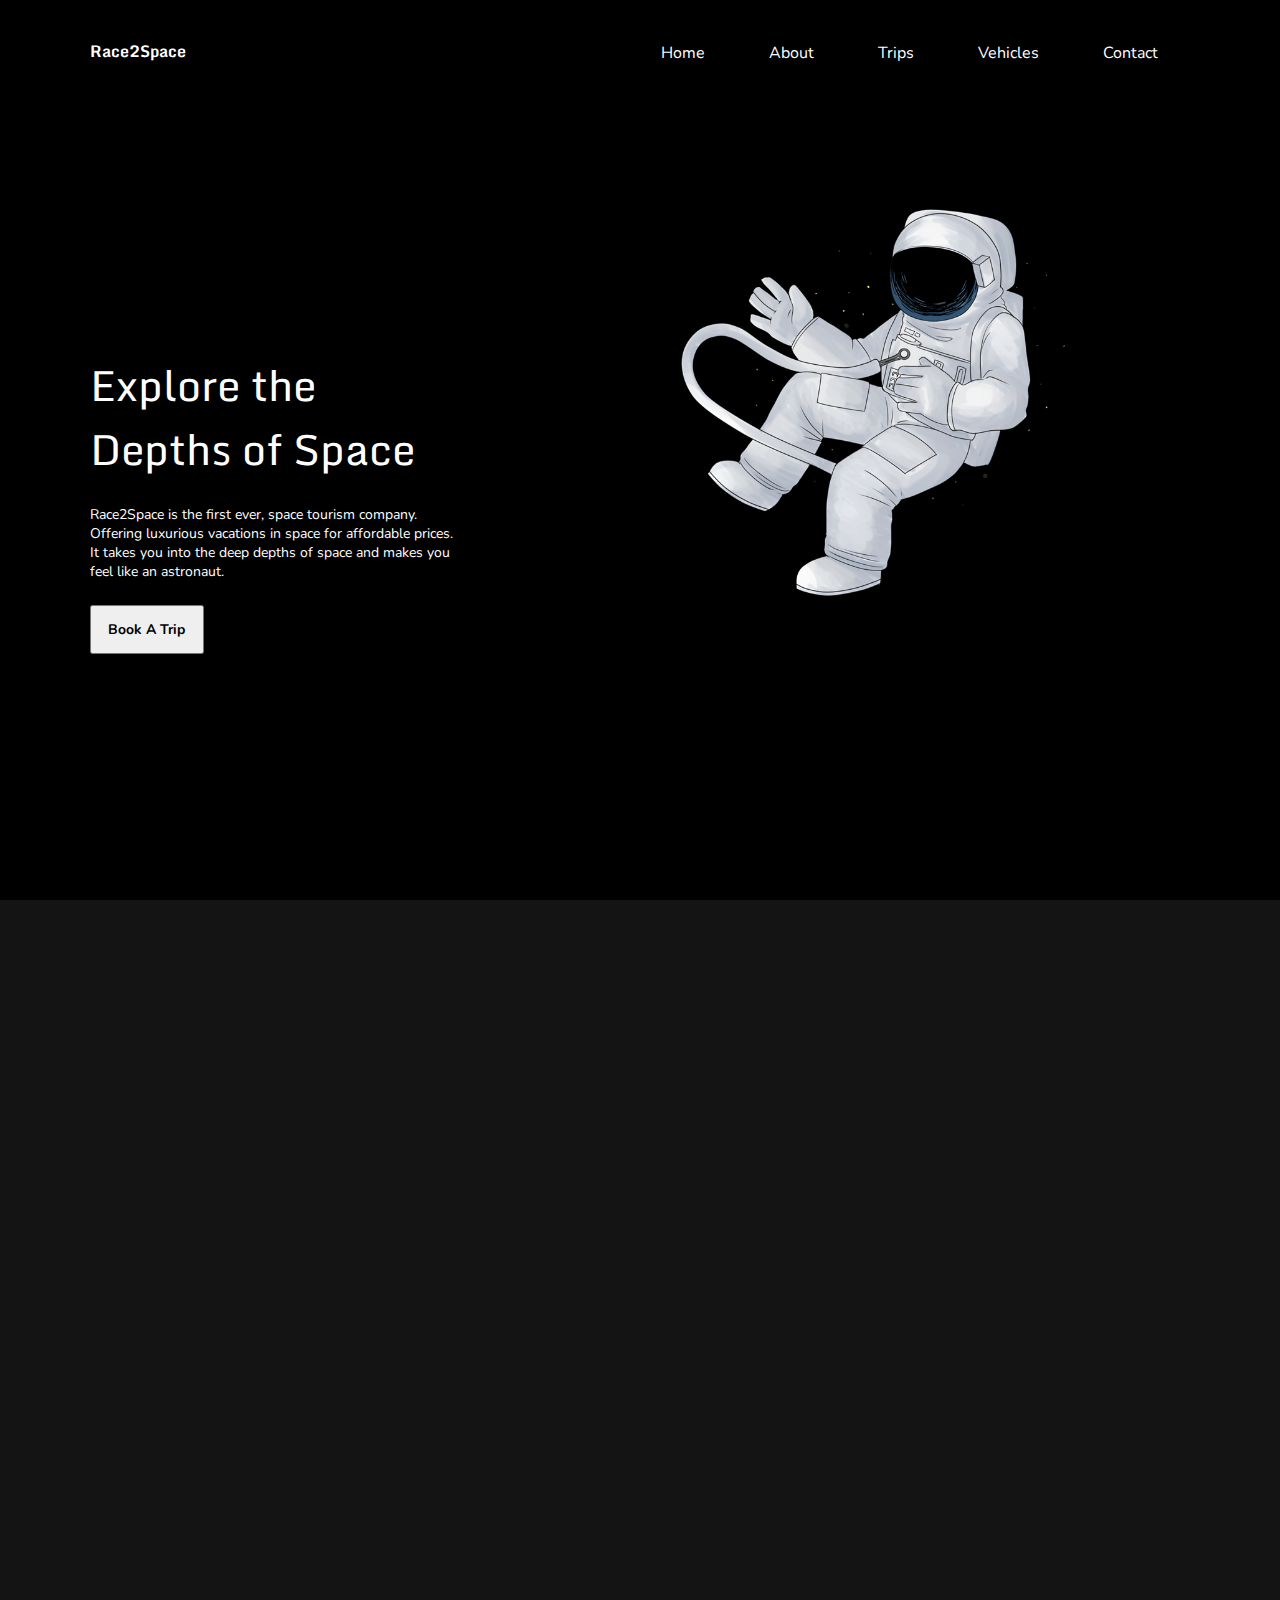
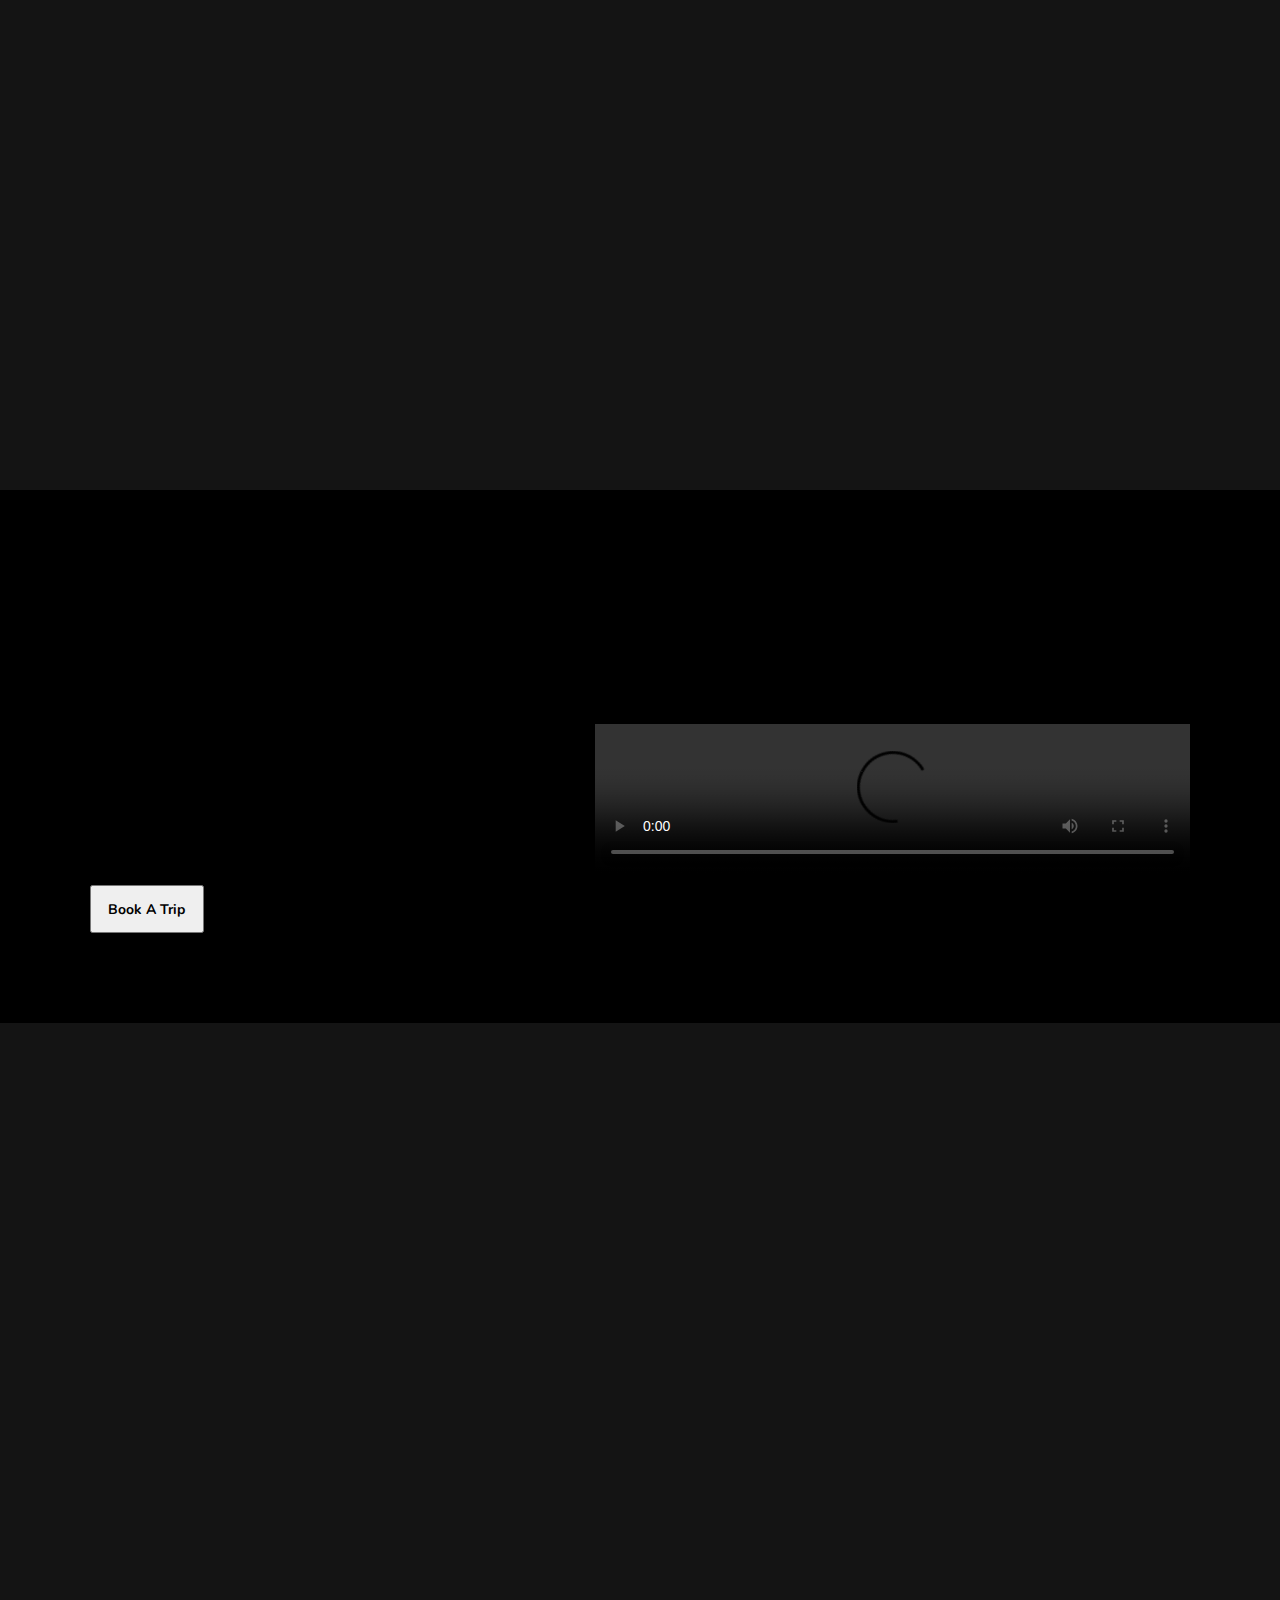
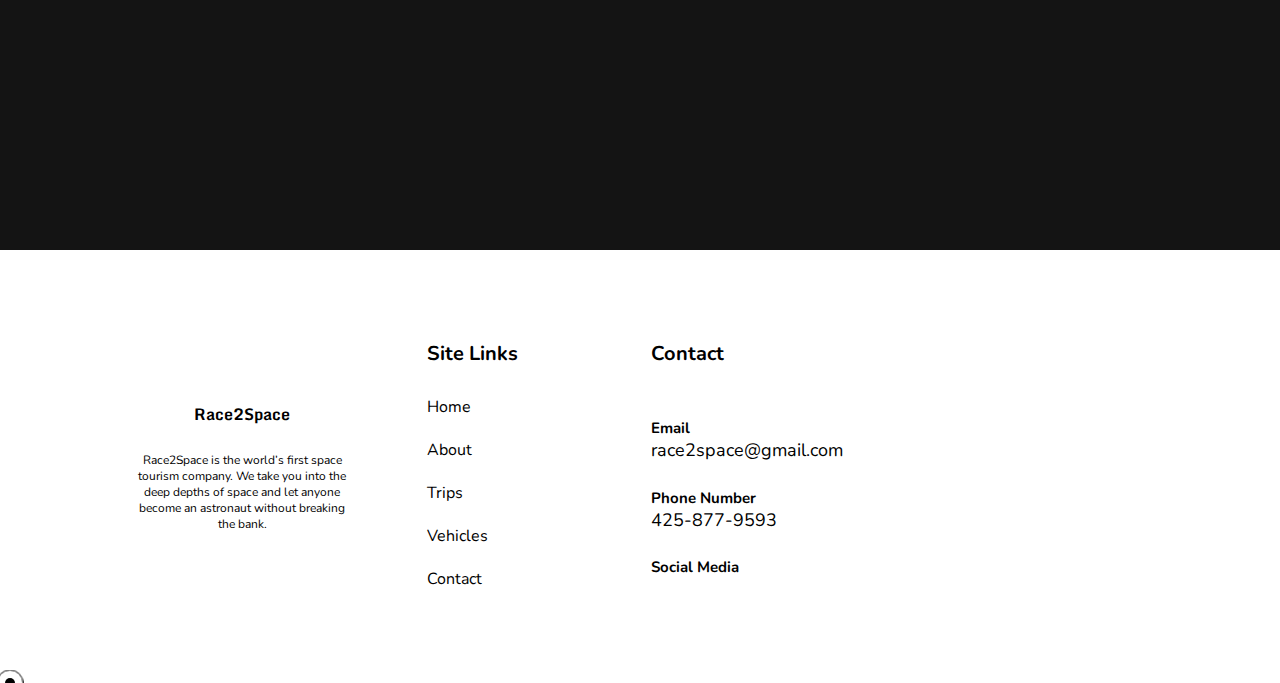
==== commit d225ad25: "changed images and links" ====
--- a/index.html
+++ b/index.html
@@ -62,7 +62,7 @@
                         </div>
                         <div class="user-rating-container-bottom">
                             <p class="user-rating-description">
-                                "I had a really great time with the Race2Space premium tour. The trip was really smooth and it was a new experience. A fun place to bring my kids next time! The whole experience was luxurious and didnt lack anything, it was more than I could've asked for."
+                                "I'll never forget the feeling of weightlessness as we soared through space. This space tourism company provided an experience unlike any other, and I'm so grateful to have been a part of it. I'd recommend it to anyone with a sense of adventure! Definitely gonna plan-it again!"
                             </p>
                         </div>
                     </div>
@@ -110,7 +110,7 @@
                         </div>
                         <div class="user-rating-container-bottom">
                             <p class="user-rating-description">
-                                "I was nervous about the idea of space tourism, but the staff at Race2Space were so friendly and professional that I felt completely at ease. The journey itself was unforgettable and the memories will stay with me forever."
+                                "I recently had the incredible opportunity to travel to space with Race2Space, and I can confidently say that it was one of the most awe-inspiring experiences of my life. From the moment I signed up for the journey, the Race2Space team was there to guide me through every step of the process, ensuring that I felt comfortable and well-prepared for the adventure ahead."
                             </p>
                         </div>
                     </div>
@@ -193,12 +193,12 @@
                 </div>
                 <div class="contact-method">
                     <h3 class="contact-method-heading">Phone Number</h3>
-                    <p class="contact-method-description"><a href="">425-123-4567</a></p>
+                    <p class="contact-method-description"><a href="">425-877-9593</a></p>
                 </div>
                 <div class="contact-method">
                     <h3 class="contact-method-heading">Social Media</h3>
                     <div class="social-media-container">
-                        <a href="index.html"><i class="fa-brands fa-instagram"></i></a>
+                        <a href="https://www.instagram.com/race.2space/"><i class="fa-brands fa-instagram"></i></a>
                         <a href="index.html"><i class="fa-brands fa-tiktok"></i></a>
                         <a href="index.html"><i class="fa-brands fa-youtube"></i></a>
                         <a href="index.html"><i class="fa-brands fa-square-facebook"></i></a>
--- a/style.css
+++ b/style.css
@@ -252,8 +252,8 @@
 }
 
 .testimonial-card{
-    width: 300px;
-    height: 400px;
+    width: 330px;
+    height: 450px;
     background-color: var(--white);
 }
 
@@ -273,11 +273,12 @@
 }
 
 .ankit-panja{
-    background-image: url("./assets/john_doe.jpg");
+    background-image: url("https://cdn.discordapp.com/attachments/1030294261423415296/1082917778786365540/9k.png");
+    background-position: center;
 }
 
 .prasanna-patil{
-    background-image: url("https://images.pexels.com/photos/8191999/pexels-photo-8191999.jpeg?auto=compress&cs=tinysrgb&w=1600");
+    background-image: url("https://cdn.discordapp.com/attachments/1030294261423415296/1082917107206996019/images.png");
 }
 
 .saakshith-chikoti{
@@ -285,7 +286,7 @@
 }
 
 .sathvik-kotapati{
-    background-image: url("https://th.bing.com/th/id/R.122d6f9c5ddc44c2e645474ce885fa31?rik=cfNAg02mj5lB4g&pid=ImgRaw&r=0");
+    background-image: url("https://cdn.discordapp.com/attachments/1030294261423415296/1082916946250580008/outerbanks-ages03.png");
     background-position: center;
 }
 
